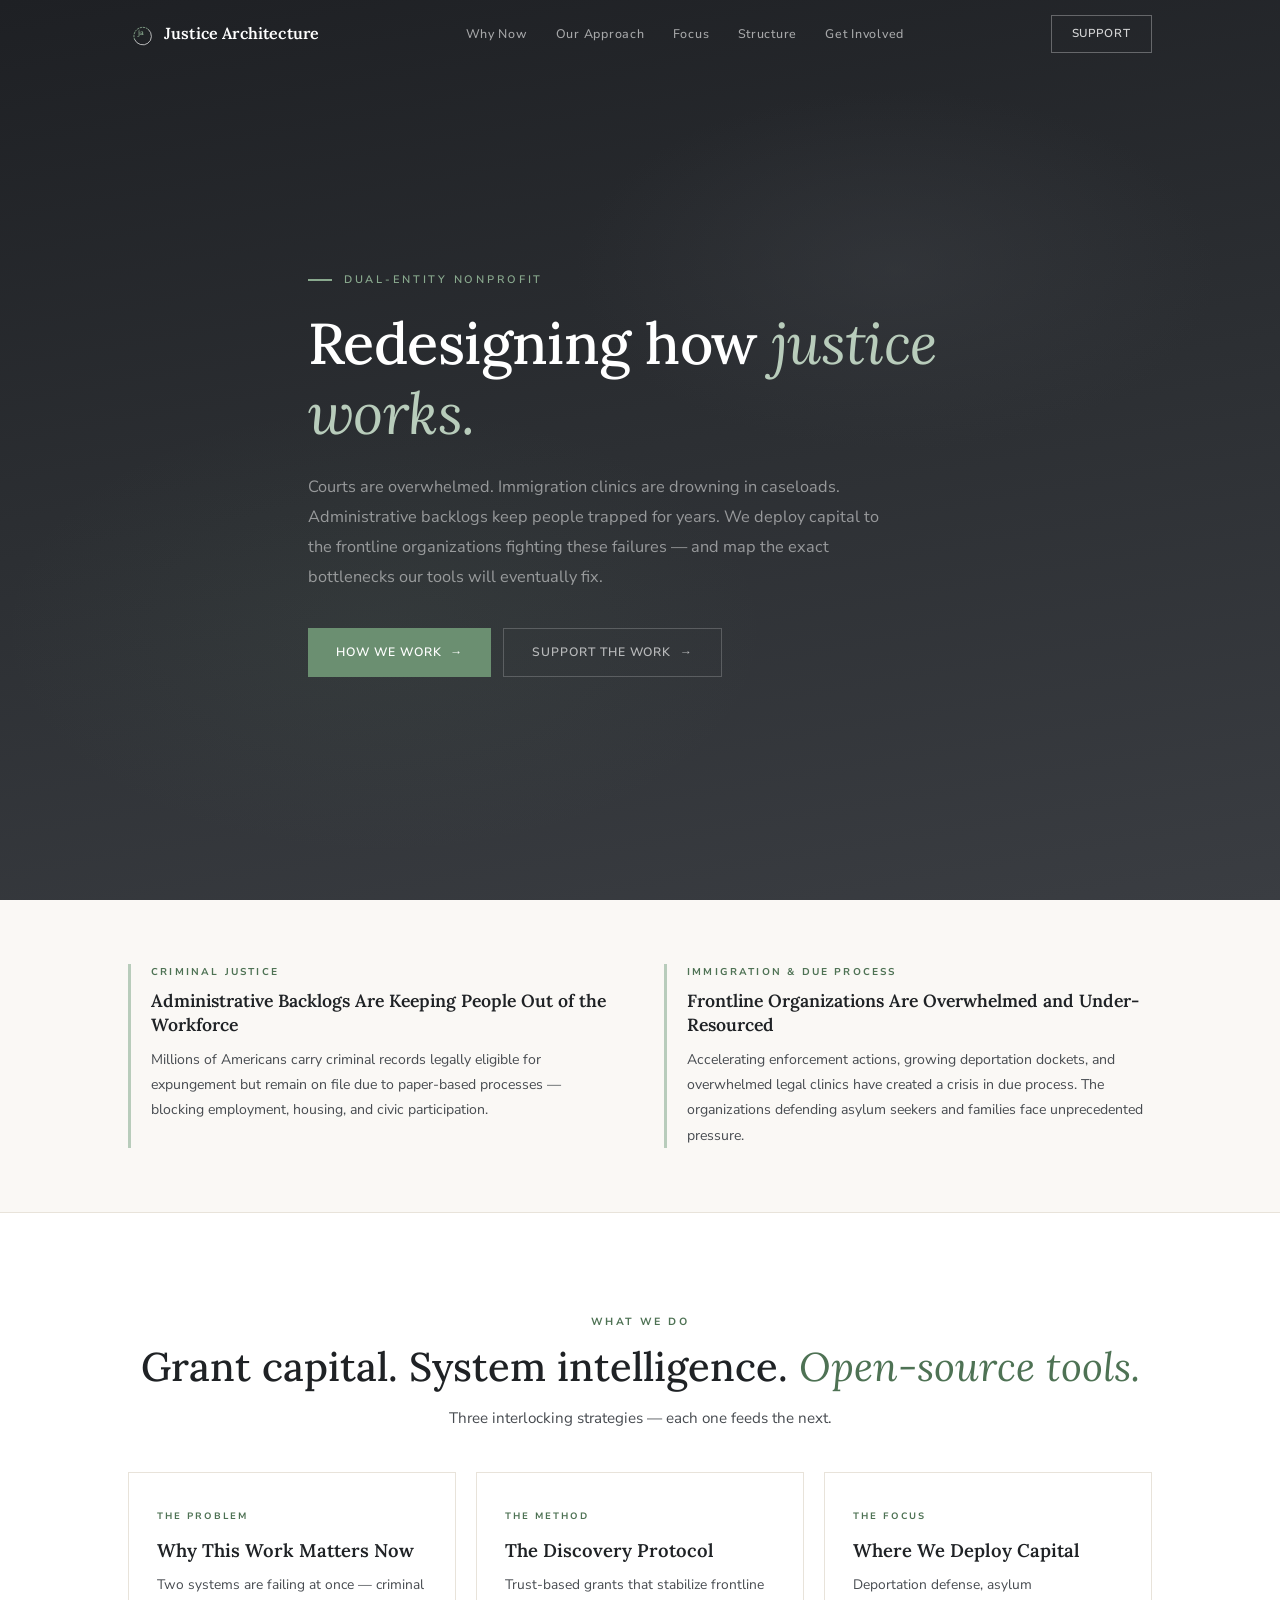
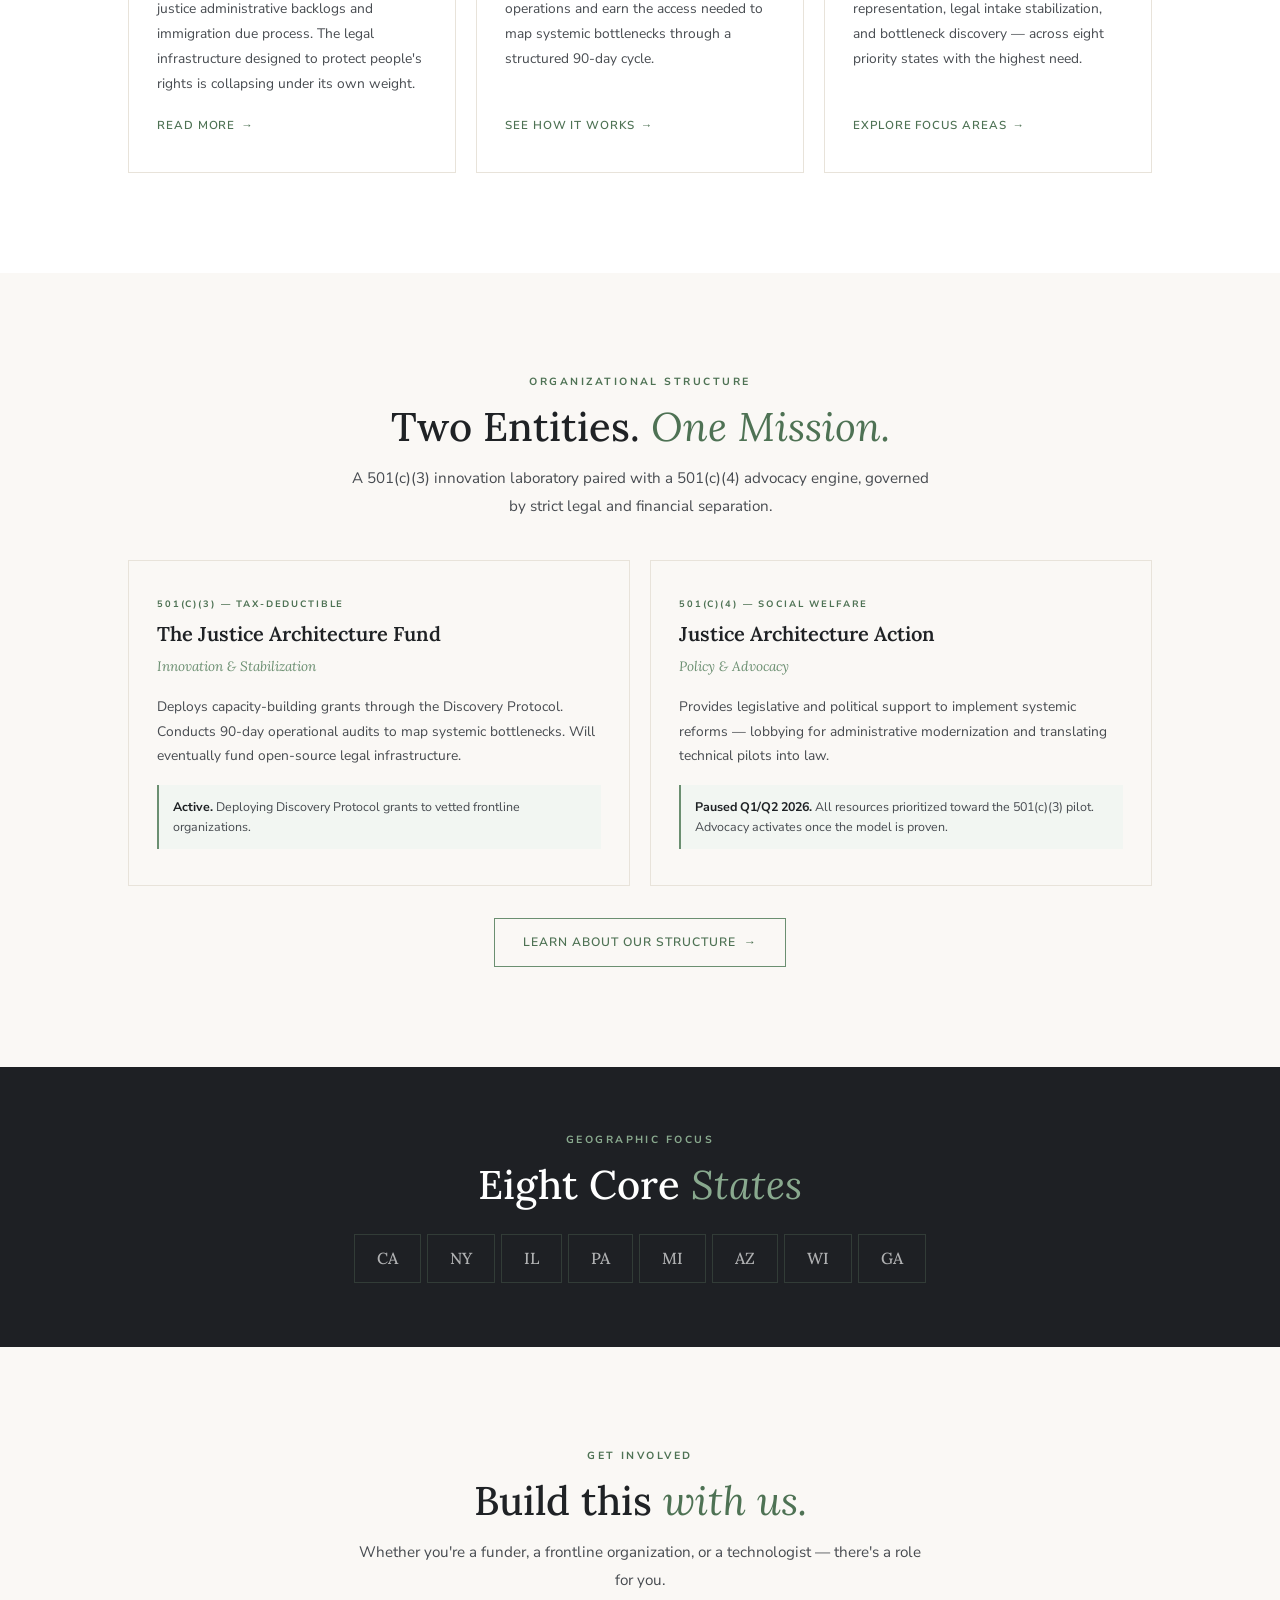
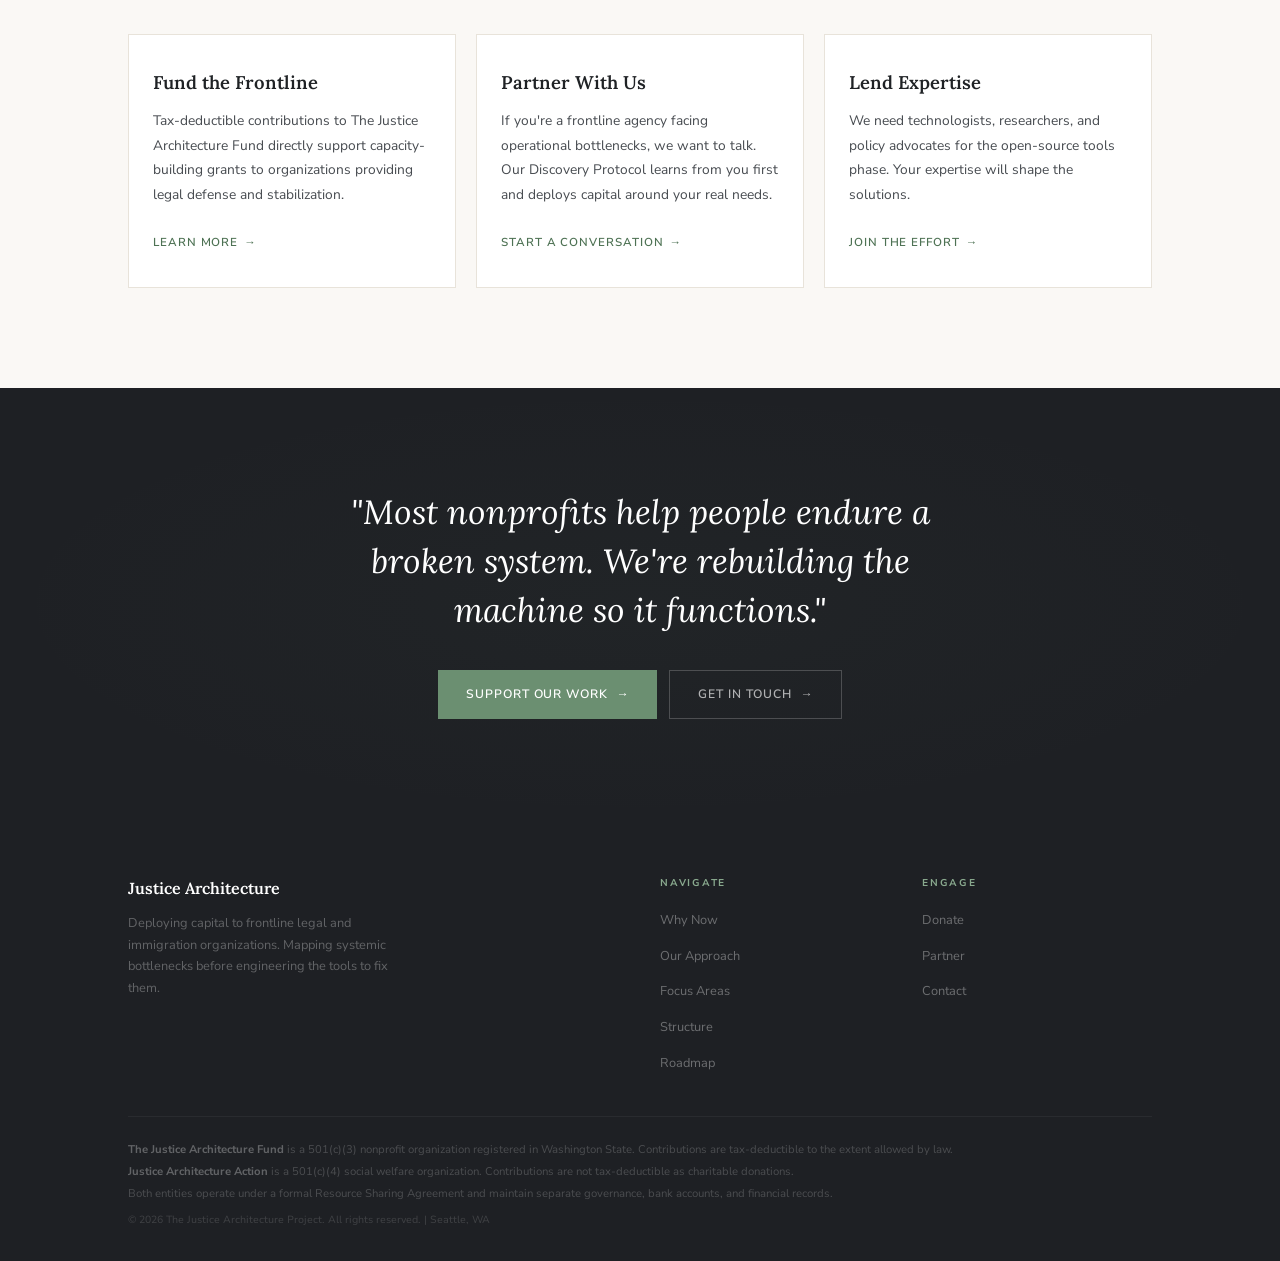
==== index.html @ 18f4f5ee "Initial commit — full site with dollar amounts removed" ====
<!DOCTYPE html>
<html lang="en">
<head>
<meta charset="UTF-8">
<meta name="viewport" content="width=device-width, initial-scale=1.0">
<title>Justice Architecture — Redesigning How Justice Works</title>
<meta name="description" content="Justice Architecture deploys capacity-building capital to frontline legal and immigration organizations while mapping the systemic bottlenecks our tools will eventually fix.">
<meta property="og:title" content="Justice Architecture — Redesigning How Justice Works">
<meta property="og:description" content="We deploy capital to the frontline organizations fighting systemic failures in criminal justice and immigration — and map the exact bottlenecks our tools will eventually fix.">
<meta property="og:type" content="website">
<meta property="og:url" content="https://justicearchitecture.org">
<meta property="og:site_name" content="Justice Architecture">
<link rel="icon" href="data:image/svg+xml,<svg xmlns='http://www.w3.org/2000/svg' viewBox='0 0 80 80'><path d='M63.39 26.5A27 27 0 1 1 20.61 57.5' stroke='%232C2F33' stroke-width='3' fill='none' stroke-linecap='round'/><path d='M20.61 57.5A27 27 0 0 1 63.39 26.5' stroke='%236B8F71' stroke-width='3' fill='none' stroke-linecap='round' stroke-dasharray='4 5'/><text x='40' y='43' font-family='Georgia,serif' font-size='22' font-weight='600' fill='%236B8F71' text-anchor='middle'>ja</text></svg>">
<link rel="preconnect" href="https://fonts.googleapis.com">
<link rel="preconnect" href="https://fonts.gstatic.com" crossorigin>
<link href="https://fonts.googleapis.com/css2?family=Lora:ital,wght@0,400;0,500;0,600;0,700;1,400;1,500;1,600&family=Nunito+Sans:ital,opsz,wght@0,6..12,300;0,6..12,400;0,6..12,500;0,6..12,600;0,6..12,700;1,6..12,400&display=swap" rel="stylesheet">
<style>
*,*::before,*::after{margin:0;padding:0;box-sizing:border-box}
:root{--charcoal:#2C2F33;--charcoal-deep:#1E2024;--charcoal-mid:#3A3D42;--charcoal-light:#4A4D53;--sage:#6B8F71;--sage-dark:#4E7254;--sage-light:#89A98E;--sage-pale:#B8CCBB;--sage-wash:#E4ECE5;--sage-tint:#F2F6F2;--white:#FFFFFF;--cream:#FAF8F5;--warm-bg:#F5F2ED;--sand:#E8E3DA;--stone:#D2CBC0;--text-rich:#1F2225;--text-body:#474B50;--text-muted:#7C8188;--text-faint:#A8ADB3;--border:rgba(107,143,113,0.15);--border-warm:rgba(0,0,0,0.06);--shadow-s:0 1px 4px rgba(0,0,0,0.04);--shadow-m:0 6px 24px rgba(0,0,0,0.06);--shadow-l:0 16px 48px rgba(0,0,0,0.08);--serif:'Lora',Georgia,serif;--sans:'Nunito Sans',-apple-system,sans-serif;--ease:cubic-bezier(0.25,0.46,0.45,0.94)}
html{scroll-behavior:smooth;font-size:16px;-webkit-font-smoothing:antialiased}body{font-family:var(--sans);color:var(--text-body);background:var(--white);line-height:1.72;overflow-x:hidden}a{text-decoration:none;color:inherit}button{font-family:inherit;cursor:pointer;border:none;background:none}.wrap{max-width:1080px;margin:0 auto;padding:0 28px}
.r{opacity:0;transform:translateY(28px);transition:opacity .65s var(--ease),transform .65s var(--ease)}.r.v{opacity:1;transform:translateY(0)}.rl{opacity:0;transform:translateX(-28px);transition:opacity .65s var(--ease),transform .65s var(--ease)}.rl.v{opacity:1;transform:translateX(0)}.rr{opacity:0;transform:translateX(28px);transition:opacity .65s var(--ease),transform .65s var(--ease)}.rr.v{opacity:1;transform:translateX(0)}
@keyframes up{from{opacity:0;transform:translateY(28px)}to{opacity:1;transform:translateY(0)}}
.nav{position:fixed;top:0;left:0;right:0;z-index:1000;transition:all .4s var(--ease)}.nav--open{background:transparent}.nav--filled{background:rgba(255,255,255,.96);backdrop-filter:blur(12px);-webkit-backdrop-filter:blur(12px);box-shadow:0 1px 0 var(--border-warm)}.nav__in{max-width:1080px;margin:0 auto;padding:0 28px;display:flex;align-items:center;justify-content:space-between;height:68px}.nav__logo{display:flex;align-items:center;gap:10px}.nav__logo-mark{width:26px;height:26px}.nav__logo-name{font-family:var(--serif);font-size:1rem;font-weight:600;color:var(--text-rich);letter-spacing:.01em;transition:color .3s}.nav--open .nav__logo-name{color:var(--white)}.nav--open .nav__logo-mark path:first-of-type{stroke:rgba(255,255,255,.7)}.nav--open .nav__logo-mark path:nth-of-type(2){stroke:var(--sage-light)}.nav--open .nav__logo-mark text{fill:var(--sage-light)}.nav__menu{display:flex;align-items:center;gap:28px;list-style:none}.nav__item{font-size:.78rem;font-weight:500;letter-spacing:.06em;color:var(--text-muted);transition:color .3s}.nav__item:hover{color:var(--sage-dark)}.nav--open .nav__item{color:rgba(255,255,255,.6)}.nav--open .nav__item:hover{color:var(--white)}.nav__btn{padding:8px 20px;font-size:.72rem;font-weight:600;letter-spacing:.08em;text-transform:uppercase;border:1.5px solid var(--sage);color:var(--sage-dark);transition:all .3s}.nav__btn:hover{background:var(--sage);color:var(--white)}.nav--open .nav__btn{border-color:rgba(255,255,255,.3);color:rgba(255,255,255,.8)}.nav--open .nav__btn:hover{background:rgba(255,255,255,.12);border-color:rgba(255,255,255,.5);color:var(--white)}.nav__hamburger{display:none;flex-direction:column;gap:5px;padding:6px}.nav__hamburger span{width:20px;height:1.5px;background:var(--text-rich);transition:all .3s}.nav--open .nav__hamburger span{background:var(--white)}.nav__hamburger.on span:nth-child(1){transform:rotate(45deg) translate(4.5px,4.5px)}.nav__hamburger.on span:nth-child(2){opacity:0}.nav__hamburger.on span:nth-child(3){transform:rotate(-45deg) translate(4.5px,-4.5px)}.nav__mobile{display:none;position:fixed;inset:0;background:rgba(30,32,36,.97);z-index:999;flex-direction:column;align-items:center;justify-content:center;gap:24px}.nav__mobile.on{display:flex}.nav__mobile a{font-family:var(--serif);font-size:1.4rem;color:var(--white)}
.hero{position:relative;min-height:100vh;display:flex;align-items:center;background:var(--charcoal-deep);overflow:hidden}.hero__bg{position:absolute;inset:0;background:radial-gradient(ellipse 60% 50% at 30% 70%,rgba(107,143,113,.08) 0%,transparent 50%),radial-gradient(ellipse 50% 40% at 70% 30%,rgba(58,61,66,.5) 0%,transparent 50%),linear-gradient(170deg,var(--charcoal-deep) 0%,var(--charcoal) 50%,var(--charcoal-mid) 100%)}.hero__content{position:relative;z-index:2;max-width:720px;margin:0 auto;padding:150px 28px 110px}.hero__tag{font-size:.68rem;font-weight:600;letter-spacing:.25em;text-transform:uppercase;color:var(--sage-light);margin-bottom:20px;display:inline-flex;align-items:center;gap:12px;animation:up .7s var(--ease) .2s both}.hero__tag::before{content:'';width:24px;height:1.5px;background:var(--sage-light)}.hero__h1{font-family:var(--serif);font-size:clamp(2.2rem,4.8vw,3.6rem);font-weight:500;line-height:1.2;color:var(--white);letter-spacing:-.01em;margin-bottom:24px;animation:up .7s var(--ease) .35s both}.hero__h1 em{font-style:italic;color:var(--sage-pale);font-weight:400}.hero__p{font-size:1.02rem;color:rgba(255,255,255,.5);line-height:1.85;margin-bottom:36px;max-width:580px;animation:up .7s var(--ease) .5s both}.hero__btns{display:flex;gap:12px;flex-wrap:wrap;animation:up .7s var(--ease) .6s both}
.btn{display:inline-flex;align-items:center;gap:8px;padding:13px 28px;font-size:.76rem;font-weight:600;letter-spacing:.08em;text-transform:uppercase;transition:all .3s var(--ease)}.btn--sage{background:var(--sage);color:var(--white)}.btn--sage:hover{background:var(--sage-dark);transform:translateY(-2px);box-shadow:0 6px 20px rgba(107,143,113,.3)}.btn--ghost-light{border:1px solid rgba(255,255,255,.2);color:rgba(255,255,255,.65)}.btn--ghost-light:hover{border-color:rgba(255,255,255,.4);color:var(--white)}.btn--ghost-dark{border:1.5px solid var(--sage);color:var(--sage-dark)}.btn--ghost-dark:hover{background:var(--sage);color:var(--white)}.btn .arrow{transition:transform .3s}.btn:hover .arrow{transform:translateX(4px)}
.context{background:var(--cream);border-bottom:1px solid var(--sand);padding:64px 0}.context__grid{display:grid;grid-template-columns:1fr 1fr;gap:48px}.context__col{padding-left:20px;border-left:3px solid var(--sage-pale)}.context__col-tag{font-size:.62rem;font-weight:700;letter-spacing:.22em;text-transform:uppercase;color:var(--sage-dark);margin-bottom:8px}.context__col-title{font-family:var(--serif);font-size:1.1rem;font-weight:600;color:var(--text-rich);margin-bottom:10px;line-height:1.35}.context__col-text{font-size:.88rem;color:var(--text-body);line-height:1.8}
.sec{padding:100px 0}.sec--cream{background:var(--cream)}.sec--white{background:var(--white)}.tag{font-size:.65rem;font-weight:700;letter-spacing:.24em;text-transform:uppercase;color:var(--sage-dark);margin-bottom:12px}.sec-title{font-family:var(--serif);font-size:clamp(1.8rem,3.2vw,2.5rem);font-weight:500;line-height:1.22;color:var(--text-rich);margin-bottom:16px}.sec-title em{font-style:italic;color:var(--sage-dark);font-weight:400}.sec-body{font-size:.95rem;color:var(--text-body);max-width:580px;line-height:1.85}
.pillars__grid{display:grid;grid-template-columns:repeat(3,1fr);gap:20px;margin-top:40px}.pillar{padding:36px 28px;border:1px solid var(--sand);position:relative;transition:all .4s var(--ease);display:flex;flex-direction:column}.pillar::after{content:'';position:absolute;top:0;left:0;right:0;height:3px;background:var(--sage);transform:scaleX(0);transform-origin:left;transition:transform .4s var(--ease)}.pillar:hover{border-color:var(--sage-pale);transform:translateY(-3px);box-shadow:var(--shadow-m)}.pillar:hover::after{transform:scaleX(1)}.pillar__tag{font-size:.58rem;font-weight:700;letter-spacing:.22em;text-transform:uppercase;color:var(--sage-dark);margin-bottom:14px}.pillar__title{font-family:var(--serif);font-size:1.15rem;font-weight:600;color:var(--text-rich);margin-bottom:10px;line-height:1.3}.pillar__text{font-size:.86rem;color:var(--text-body);line-height:1.8;flex:1}.pillar__link{display:inline-flex;align-items:center;gap:6px;font-size:.72rem;font-weight:600;letter-spacing:.08em;text-transform:uppercase;color:var(--sage-dark);margin-top:20px;transition:gap .3s}.pillar:hover .pillar__link{gap:12px}
.structure__grid{display:grid;grid-template-columns:1fr 1fr;gap:20px;margin-top:40px}.structure__card{padding:36px 28px;border:1px solid var(--sand);transition:all .3s var(--ease)}.structure__card:hover{border-color:var(--sage-pale);box-shadow:var(--shadow-s)}.structure__card-tag{font-size:.58rem;font-weight:700;letter-spacing:.2em;text-transform:uppercase;color:var(--sage-dark);margin-bottom:4px}.structure__card-name{font-family:var(--serif);font-size:1.25rem;font-weight:600;color:var(--text-rich);margin-bottom:4px}.structure__card-sub{font-family:var(--serif);font-size:.85rem;font-style:italic;color:var(--sage);margin-bottom:16px}.structure__card-text{font-size:.86rem;color:var(--text-body);line-height:1.8}.structure__card-status{margin-top:16px;padding:12px 14px;background:var(--sage-tint);border-left:2px solid var(--sage);font-size:.78rem;color:var(--text-body);line-height:1.6}.structure__card-status strong{color:var(--text-rich)}
.states{padding:64px 0;background:var(--charcoal-deep);text-align:center}.states__list{display:flex;justify-content:center;gap:6px;flex-wrap:wrap;margin-top:24px}.states__s{padding:10px 22px;border:1px solid rgba(107,143,113,.25);font-family:var(--serif);font-size:1rem;font-weight:500;color:rgba(255,255,255,.65);transition:all .3s}.states__s:hover{border-color:var(--sage);color:var(--white);background:rgba(107,143,113,.08)}
.involved__grid{display:grid;grid-template-columns:repeat(3,1fr);gap:20px;margin-top:40px}.involved__card{padding:32px 24px;background:var(--white);border:1px solid var(--sand);transition:all .4s var(--ease)}.involved__card:hover{border-color:var(--sage-pale);transform:translateY(-3px);box-shadow:var(--shadow-m)}.involved__card-title{font-family:var(--serif);font-size:1.15rem;font-weight:600;color:var(--text-rich);margin-bottom:10px}.involved__card-text{font-size:.86rem;color:var(--text-body);line-height:1.8;margin-bottom:20px}.involved__card-link{display:inline-flex;align-items:center;gap:6px;font-size:.72rem;font-weight:600;letter-spacing:.08em;text-transform:uppercase;color:var(--sage-dark);transition:gap .3s}.involved__card:hover .involved__card-link{gap:12px}
.cta{padding:100px 0;background:var(--charcoal-deep);text-align:center;position:relative;overflow:hidden}.cta::before{content:'';position:absolute;inset:0;background:radial-gradient(ellipse 50% 50% at 50% 50%,rgba(107,143,113,.04),transparent)}.cta__inner{position:relative;z-index:2}.cta__quote{font-family:var(--serif);font-size:clamp(1.3rem,2.8vw,2.1rem);font-weight:400;font-style:italic;color:var(--white);line-height:1.45;max-width:640px;margin:0 auto 36px}.cta__btns{display:flex;gap:12px;justify-content:center;flex-wrap:wrap}
.footer{background:var(--charcoal-deep);padding:56px 0 32px}.footer__top{display:grid;grid-template-columns:1fr 1fr;gap:40px;margin-bottom:40px}.footer__brand{font-family:var(--serif);font-size:1rem;font-weight:600;color:var(--white);margin-bottom:10px}.footer__brand-text{font-size:.8rem;color:rgba(255,255,255,.3);line-height:1.7;max-width:280px}.footer__col-title{font-size:.62rem;font-weight:700;letter-spacing:.18em;text-transform:uppercase;color:var(--sage-light);margin-bottom:14px}.footer__links{list-style:none;display:flex;flex-direction:column;gap:8px}.footer__link{font-size:.8rem;color:rgba(255,255,255,.35);transition:color .3s}.footer__link:hover{color:rgba(255,255,255,.7)}.footer__bottom{padding-top:24px;border-top:1px solid rgba(255,255,255,.05)}.footer__legal p{font-size:.7rem;color:rgba(255,255,255,.2);line-height:1.6;margin-bottom:4px}.footer__legal strong{color:rgba(255,255,255,.3)}
@media(max-width:1024px){.structure__grid{grid-template-columns:1fr;gap:20px}.footer__top{grid-template-columns:1fr}}
@media(max-width:768px){.sec{padding:72px 0}.nav__menu,.nav__btn{display:none}.nav__hamburger{display:flex}.context__grid{grid-template-columns:1fr;gap:28px}.pillars__grid{grid-template-columns:1fr}.involved__grid{grid-template-columns:1fr}.footer__top{grid-template-columns:1fr;gap:24px}.hero__content{padding:130px 28px 80px}.hero__btns{flex-direction:column}.btn{width:100%;justify-content:center}}
</style>
</head>
<body>
<nav class="nav nav--open" id="nav"><div class="nav__in"><a href="index.html" class="nav__logo"><svg class="nav__logo-mark" width="26" height="26" viewBox="0 0 80 80" fill="none"><path d="M63.39 26.5A27 27 0 1 1 20.61 57.5" stroke="#2C2F33" stroke-width="3" fill="none" stroke-linecap="round"/><path d="M20.61 57.5A27 27 0 0 1 63.39 26.5" stroke="#6B8F71" stroke-width="3" fill="none" stroke-linecap="round" stroke-dasharray="4 5"/><text x="40" y="43" font-family="Lora, Georgia, serif" font-size="22" font-weight="600" fill="#6B8F71" text-anchor="middle" letter-spacing="-0.5">ja</text></svg><span class="nav__logo-name">Justice Architecture</span></a><ul class="nav__menu"><li><a href="about.html" class="nav__item">Why Now</a></li><li><a href="approach.html" class="nav__item">Our Approach</a></li><li><a href="focus.html" class="nav__item">Focus</a></li><li><a href="structure.html" class="nav__item">Structure</a></li><li><a href="involved.html" class="nav__item">Get Involved</a></li></ul><a href="involved.html" class="nav__btn">Support</a><button class="nav__hamburger" id="hamburger" aria-label="Menu"><span></span><span></span><span></span></button></div></nav>
<div class="nav__mobile" id="mobileNav"><a href="about.html">Why Now</a><a href="approach.html">Our Approach</a><a href="focus.html">Focus</a><a href="structure.html">Structure</a><a href="involved.html">Get Involved</a><a href="contact.html" style="color:var(--sage-light)">Contact</a></div>

<section class="hero"><div class="hero__bg"></div><div class="hero__content"><div class="hero__tag">Dual-Entity Nonprofit</div><h1 class="hero__h1">Redesigning how <em>justice works.</em></h1><p class="hero__p">Courts are overwhelmed. Immigration clinics are drowning in caseloads. Administrative backlogs keep people trapped for years. We deploy capital to the frontline organizations fighting these failures — and map the exact bottlenecks our tools will eventually fix.</p><div class="hero__btns"><a href="approach.html" class="btn btn--sage">How We Work <span class="arrow">→</span></a><a href="involved.html" class="btn btn--ghost-light">Support the Work <span class="arrow">→</span></a></div></div></section>

<div class="context"><div class="wrap"><div class="context__grid"><div class="context__col r"><div class="context__col-tag">Criminal Justice</div><div class="context__col-title">Administrative Backlogs Are Keeping People Out of the Workforce</div><p class="context__col-text">Millions of Americans carry criminal records legally eligible for expungement but remain on file due to paper-based processes — blocking employment, housing, and civic participation.</p></div><div class="context__col r"><div class="context__col-tag">Immigration &amp; Due Process</div><div class="context__col-title">Frontline Organizations Are Overwhelmed and Under-Resourced</div><p class="context__col-text">Accelerating enforcement actions, growing deportation dockets, and overwhelmed legal clinics have created a crisis in due process. The organizations defending asylum seekers and families face unprecedented pressure.</p></div></div></div></div>

<section class="sec sec--white"><div class="wrap"><div class="r" style="text-align:center"><div class="tag">What We Do</div><h2 class="sec-title" style="margin:0 auto 12px">Grant capital. System intelligence. <em>Open-source tools.</em></h2><p class="sec-body" style="margin:0 auto;text-align:center">Three interlocking strategies — each one feeds the next.</p></div><div class="pillars__grid"><a href="about.html" class="pillar r"><div class="pillar__tag">The Problem</div><div class="pillar__title">Why This Work Matters Now</div><p class="pillar__text">Two systems are failing at once — criminal justice administrative backlogs and immigration due process. The legal infrastructure designed to protect people's rights is collapsing under its own weight.</p><div class="pillar__link">Read More <span>→</span></div></a><a href="approach.html" class="pillar r"><div class="pillar__tag">The Method</div><div class="pillar__title">The Discovery Protocol</div><p class="pillar__text">Trust-based grants that stabilize frontline operations and earn the access needed to map systemic bottlenecks through a structured 90-day cycle.</p><div class="pillar__link">See How It Works <span>→</span></div></a><a href="focus.html" class="pillar r"><div class="pillar__tag">The Focus</div><div class="pillar__title">Where We Deploy Capital</div><p class="pillar__text">Deportation defense, asylum representation, legal intake stabilization, and bottleneck discovery — across eight priority states with the highest need.</p><div class="pillar__link">Explore Focus Areas <span>→</span></div></a></div></div></section>

<section class="sec sec--cream"><div class="wrap"><div class="r" style="text-align:center;margin-bottom:8px"><div class="tag">Organizational Structure</div><h2 class="sec-title" style="margin:0 auto 12px">Two Entities. <em>One Mission.</em></h2><p class="sec-body" style="margin:0 auto;text-align:center">A 501(c)(3) innovation laboratory paired with a 501(c)(4) advocacy engine, governed by strict legal and financial separation.</p></div><div class="structure__grid"><div class="structure__card rl"><div class="structure__card-tag">501(c)(3) — Tax-Deductible</div><div class="structure__card-name">The Justice Architecture Fund</div><div class="structure__card-sub">Innovation &amp; Stabilization</div><p class="structure__card-text">Deploys capacity-building grants through the Discovery Protocol. Conducts 90-day operational audits to map systemic bottlenecks. Will eventually fund open-source legal infrastructure.</p><div class="structure__card-status"><strong>Active.</strong> Deploying Discovery Protocol grants to vetted frontline organizations.</div></div><div class="structure__card rr"><div class="structure__card-tag">501(c)(4) — Social Welfare</div><div class="structure__card-name">Justice Architecture Action</div><div class="structure__card-sub">Policy &amp; Advocacy</div><p class="structure__card-text">Provides legislative and political support to implement systemic reforms — lobbying for administrative modernization and translating technical pilots into law.</p><div class="structure__card-status"><strong>Paused Q1/Q2 2026.</strong> All resources prioritized toward the 501(c)(3) pilot. Advocacy activates once the model is proven.</div></div></div><div class="r" style="text-align:center;margin-top:32px"><a href="structure.html" class="btn btn--ghost-dark">Learn About Our Structure <span class="arrow">→</span></a></div></div></section>

<section class="states"><div class="wrap r"><div class="tag" style="color:var(--sage-light);justify-content:center;display:flex">Geographic Focus</div><h2 style="font-family:var(--serif);font-size:clamp(1.8rem,3.2vw,2.5rem);font-weight:500;line-height:1.22;color:var(--white);text-align:center;margin:0 auto">Eight Core <em style="font-style:italic;color:var(--sage-light);font-weight:400">States</em></h2><div class="states__list"><div class="states__s">CA</div><div class="states__s">NY</div><div class="states__s">IL</div><div class="states__s">PA</div><div class="states__s">MI</div><div class="states__s">AZ</div><div class="states__s">WI</div><div class="states__s">GA</div></div></div></section>

<section class="sec sec--cream"><div class="wrap"><div class="r" style="text-align:center"><div class="tag">Get Involved</div><h2 class="sec-title" style="margin:0 auto 12px">Build this <em>with us.</em></h2><p class="sec-body" style="margin:0 auto;text-align:center">Whether you're a funder, a frontline organization, or a technologist — there's a role for you.</p></div><div class="involved__grid"><div class="involved__card r"><div class="involved__card-title">Fund the Frontline</div><p class="involved__card-text">Tax-deductible contributions to The Justice Architecture Fund directly support capacity-building grants to organizations providing legal defense and stabilization.</p><a href="involved.html" class="involved__card-link">Learn More <span>→</span></a></div><div class="involved__card r"><div class="involved__card-title">Partner With Us</div><p class="involved__card-text">If you're a frontline agency facing operational bottlenecks, we want to talk. Our Discovery Protocol learns from you first and deploys capital around your real needs.</p><a href="involved.html" class="involved__card-link">Start a Conversation <span>→</span></a></div><div class="involved__card r"><div class="involved__card-title">Lend Expertise</div><p class="involved__card-text">We need technologists, researchers, and policy advocates for the open-source tools phase. Your expertise will shape the solutions.</p><a href="involved.html" class="involved__card-link">Join the Effort <span>→</span></a></div></div></div></section>

<section class="cta"><div class="wrap cta__inner r"><p class="cta__quote">"Most nonprofits help people endure a broken system. We're rebuilding the machine so it functions."</p><div class="cta__btns"><a href="involved.html" class="btn btn--sage">Support Our Work <span class="arrow">→</span></a><a href="contact.html" class="btn btn--ghost-light">Get in Touch <span class="arrow">→</span></a></div></div></section>

<footer class="footer"><div class="wrap"><div class="footer__top"><div><div class="footer__brand">Justice Architecture</div><p class="footer__brand-text">Deploying capital to frontline legal and immigration organizations. Mapping systemic bottlenecks before engineering the tools to fix them.</p></div><div style="display:grid;grid-template-columns:1fr 1fr;gap:32px"><div><div class="footer__col-title">Navigate</div><ul class="footer__links"><li><a href="about.html" class="footer__link">Why Now</a></li><li><a href="approach.html" class="footer__link">Our Approach</a></li><li><a href="focus.html" class="footer__link">Focus Areas</a></li><li><a href="structure.html" class="footer__link">Structure</a></li><li><a href="roadmap.html" class="footer__link">Roadmap</a></li></ul></div><div><div class="footer__col-title">Engage</div><ul class="footer__links"><li><a href="involved.html" class="footer__link">Donate</a></li><li><a href="involved.html" class="footer__link">Partner</a></li><li><a href="contact.html" class="footer__link">Contact</a></li></ul></div></div></div><div class="footer__bottom"><div class="footer__legal"><p><strong>The Justice Architecture Fund</strong> is a 501(c)(3) nonprofit organization registered in Washington State. Contributions are tax-deductible to the extent allowed by law.</p><p><strong>Justice Architecture Action</strong> is a 501(c)(4) social welfare organization. Contributions are not tax-deductible as charitable donations.</p><p>Both entities operate under a formal Resource Sharing Agreement and maintain separate governance, bank accounts, and financial records.</p></div><p style="font-size:.65rem;color:rgba(255,255,255,.15);margin-top:8px">&copy; 2026 The Justice Architecture Project. All rights reserved. | Seattle, WA</p></div></div></footer>

<script>
(function(){'use strict';const nav=document.getElementById('nav');window.addEventListener('scroll',()=>{if(window.scrollY>60){nav.classList.remove('nav--open');nav.classList.add('nav--filled')}else{nav.classList.remove('nav--filled');nav.classList.add('nav--open')}},{passive:true});const ham=document.getElementById('hamburger'),mob=document.getElementById('mobileNav');ham.addEventListener('click',()=>{ham.classList.toggle('on');mob.classList.toggle('on');document.body.style.overflow=mob.classList.contains('on')?'hidden':''});mob.querySelectorAll('a').forEach(a=>a.addEventListener('click',()=>{ham.classList.remove('on');mob.classList.remove('on');document.body.style.overflow=''}));const obs=new IntersectionObserver(es=>{es.forEach(e=>{if(e.isIntersecting){e.target.classList.add('v');obs.unobserve(e.target)}})},{threshold:.08,rootMargin:'0px 0px -20px 0px'});document.querySelectorAll('.r,.rl,.rr').forEach(el=>obs.observe(el))})();
</script>
</body>
</html>
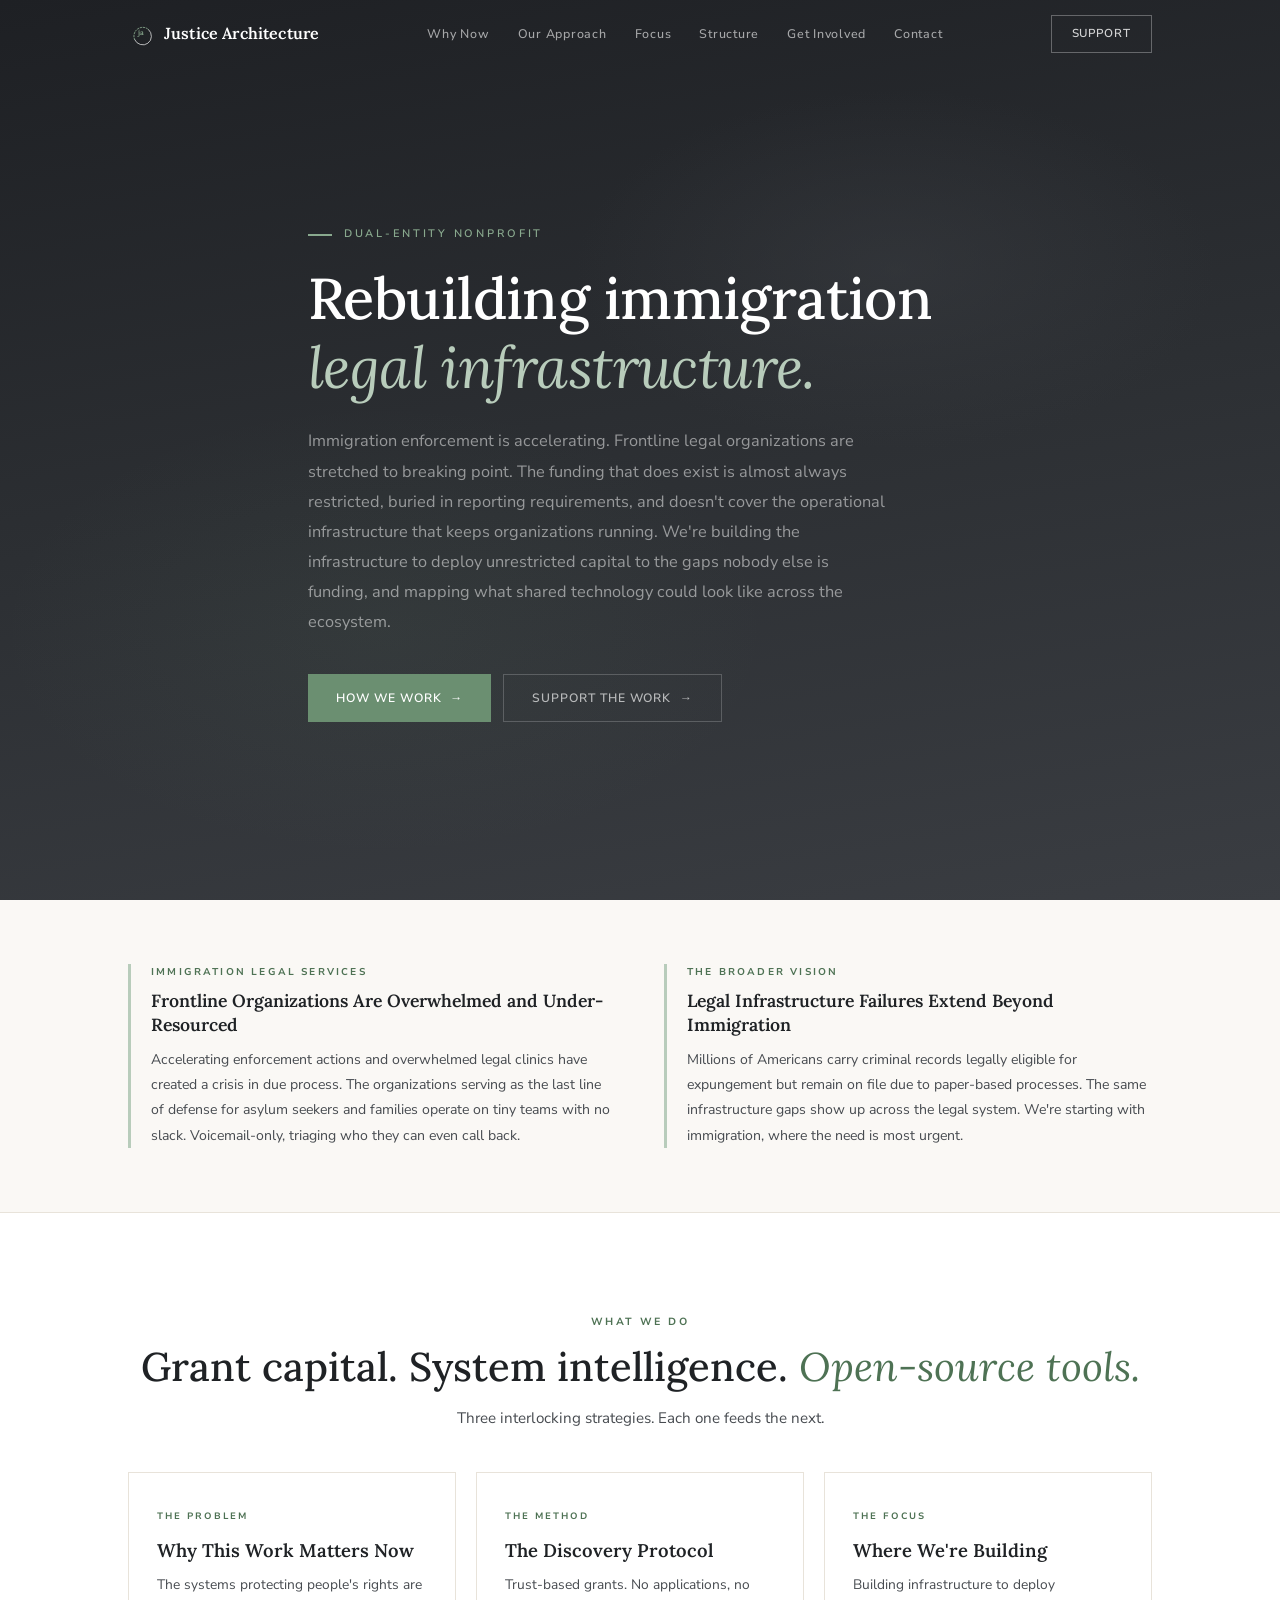
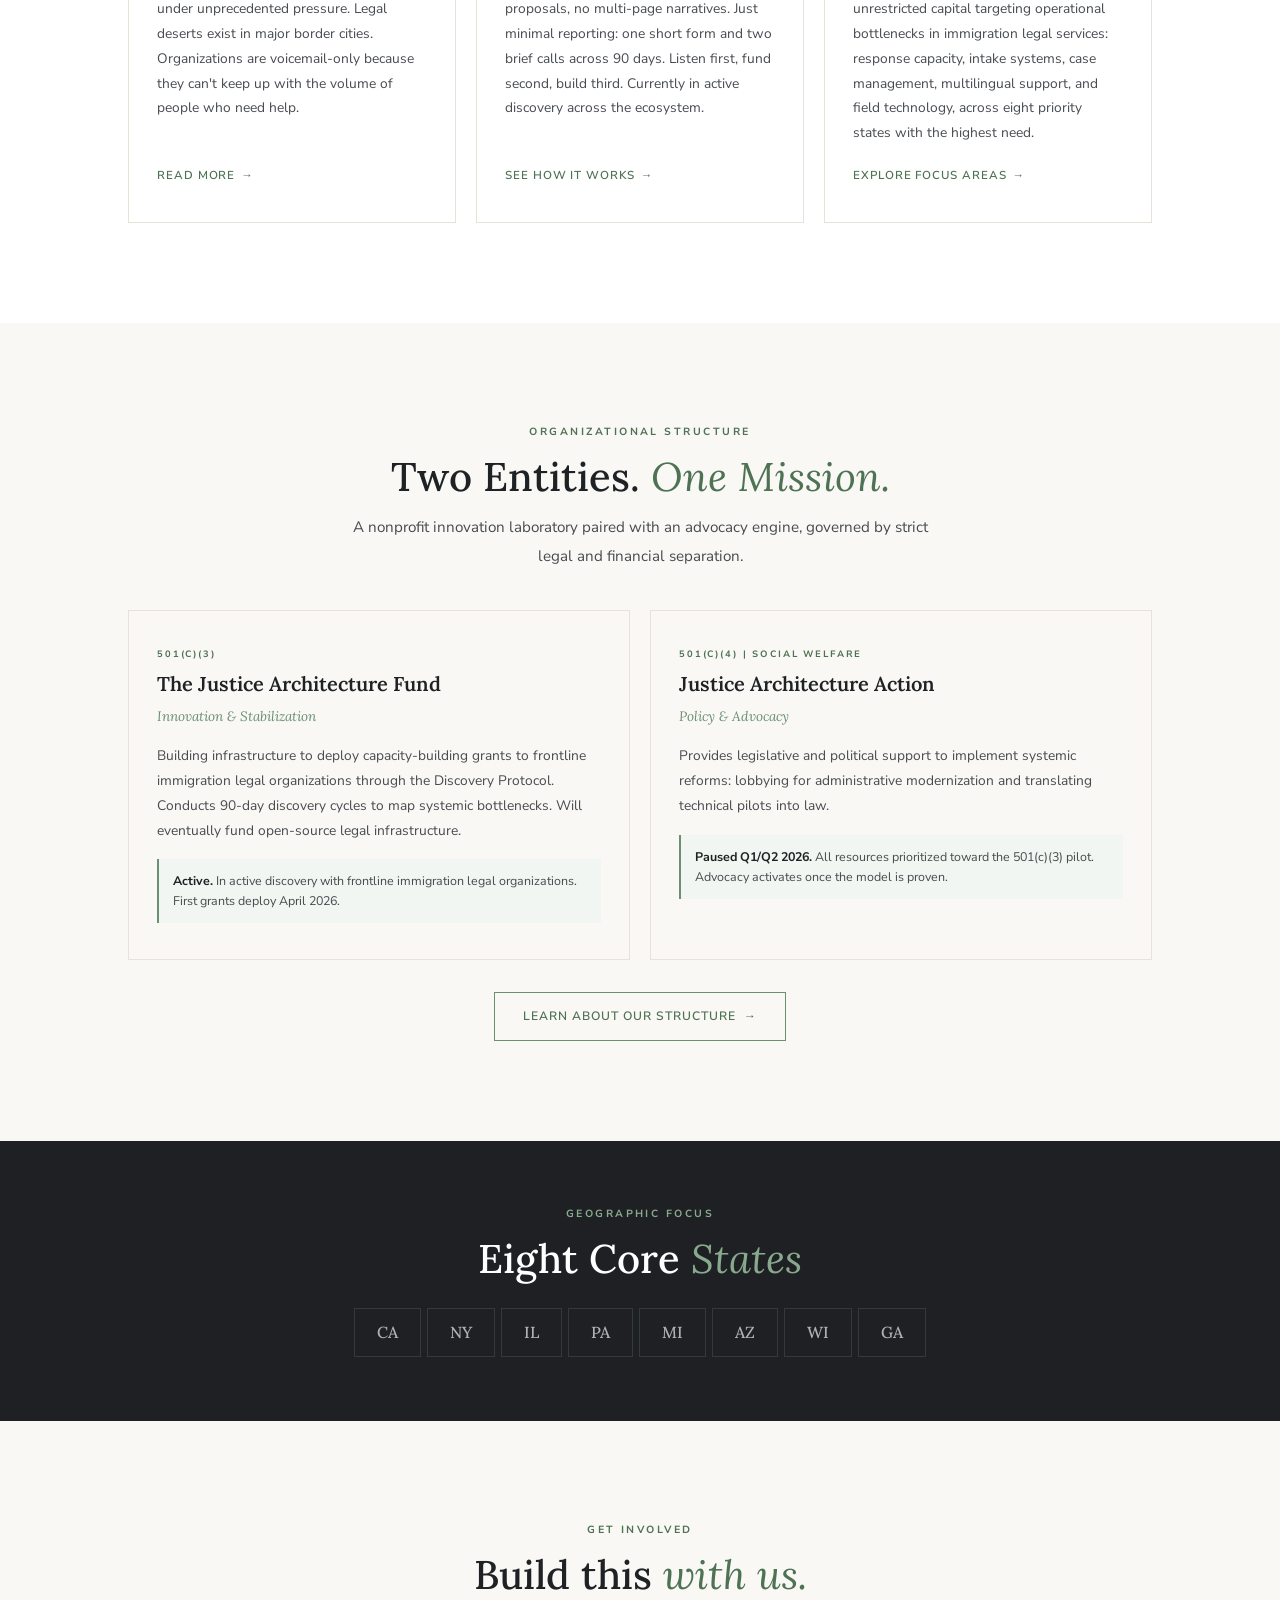
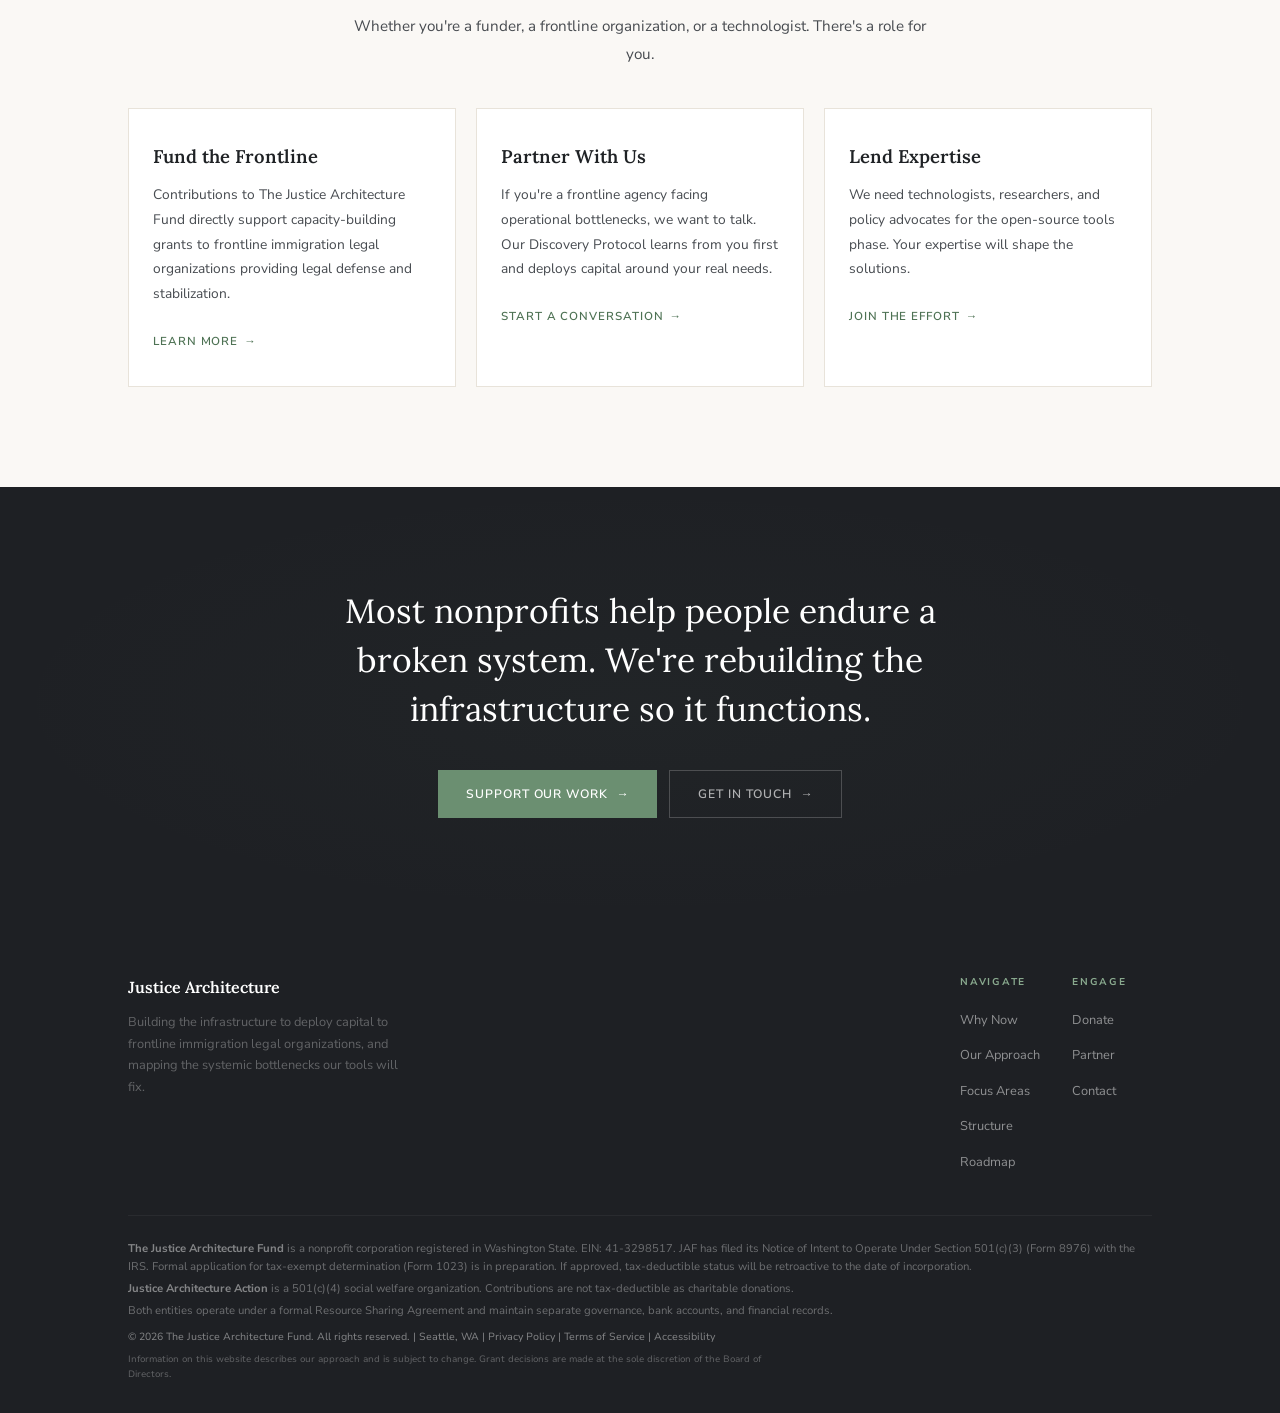
==== commit 8605f22e: "Reframe JAF website: immigration legal services leads, criminal justice deprioritized Complete site " ====
--- a/index.html
+++ b/index.html
@@ -1,62 +1,76 @@
 <!DOCTYPE html>
-<html lang="en">
+<html lang="en" class="no-js">
 <head>
 <meta charset="UTF-8">
 <meta name="viewport" content="width=device-width, initial-scale=1.0">
-<title>Justice Architecture — Redesigning How Justice Works</title>
-<meta name="description" content="Justice Architecture deploys capacity-building capital to frontline legal and immigration organizations while mapping the systemic bottlenecks our tools will eventually fix.">
-<meta property="og:title" content="Justice Architecture — Redesigning How Justice Works">
-<meta property="og:description" content="We deploy capital to the frontline organizations fighting systemic failures in criminal justice and immigration — and map the exact bottlenecks our tools will eventually fix.">
+<title>Justice Architecture | Immigration Legal Infrastructure</title>
+<meta name="description" content="Justice Architecture is building infrastructure to fund and strengthen frontline immigration legal organizations while mapping the systemic bottlenecks our tools will fix.">
+<meta property="og:title" content="Justice Architecture | Immigration Legal Infrastructure">
+<meta property="og:description" content="Building infrastructure to fund frontline immigration legal organizations and map the systemic bottlenecks our tools will eventually fix.">
 <meta property="og:type" content="website">
 <meta property="og:url" content="https://justicearchitecture.org">
 <meta property="og:site_name" content="Justice Architecture">
+<meta property="og:image" content="https://justicearchitecture.org/og-image.png">
+<meta property="og:image:width" content="1200">
+<meta property="og:image:height" content="630">
+<meta name="twitter:card" content="summary_large_image">
+<meta name="twitter:title" content="Justice Architecture | Immigration Legal Infrastructure">
+<meta name="twitter:description" content="Building infrastructure to fund frontline immigration legal organizations and map the systemic bottlenecks our tools will eventually fix.">
+<meta name="twitter:image" content="https://justicearchitecture.org/og-image.png">
+<link rel="canonical" href="https://justicearchitecture.org">
 <link rel="icon" href="data:image/svg+xml,<svg xmlns='http://www.w3.org/2000/svg' viewBox='0 0 80 80'><path d='M63.39 26.5A27 27 0 1 1 20.61 57.5' stroke='%232C2F33' stroke-width='3' fill='none' stroke-linecap='round'/><path d='M20.61 57.5A27 27 0 0 1 63.39 26.5' stroke='%236B8F71' stroke-width='3' fill='none' stroke-linecap='round' stroke-dasharray='4 5'/><text x='40' y='43' font-family='Georgia,serif' font-size='22' font-weight='600' fill='%236B8F71' text-anchor='middle'>ja</text></svg>">
 <link rel="preconnect" href="https://fonts.googleapis.com">
 <link rel="preconnect" href="https://fonts.gstatic.com" crossorigin>
 <link href="https://fonts.googleapis.com/css2?family=Lora:ital,wght@0,400;0,500;0,600;0,700;1,400;1,500;1,600&family=Nunito+Sans:ital,opsz,wght@0,6..12,300;0,6..12,400;0,6..12,500;0,6..12,600;0,6..12,700;1,6..12,400&display=swap" rel="stylesheet">
-<style>
-*,*::before,*::after{margin:0;padding:0;box-sizing:border-box}
-:root{--charcoal:#2C2F33;--charcoal-deep:#1E2024;--charcoal-mid:#3A3D42;--charcoal-light:#4A4D53;--sage:#6B8F71;--sage-dark:#4E7254;--sage-light:#89A98E;--sage-pale:#B8CCBB;--sage-wash:#E4ECE5;--sage-tint:#F2F6F2;--white:#FFFFFF;--cream:#FAF8F5;--warm-bg:#F5F2ED;--sand:#E8E3DA;--stone:#D2CBC0;--text-rich:#1F2225;--text-body:#474B50;--text-muted:#7C8188;--text-faint:#A8ADB3;--border:rgba(107,143,113,0.15);--border-warm:rgba(0,0,0,0.06);--shadow-s:0 1px 4px rgba(0,0,0,0.04);--shadow-m:0 6px 24px rgba(0,0,0,0.06);--shadow-l:0 16px 48px rgba(0,0,0,0.08);--serif:'Lora',Georgia,serif;--sans:'Nunito Sans',-apple-system,sans-serif;--ease:cubic-bezier(0.25,0.46,0.45,0.94)}
-html{scroll-behavior:smooth;font-size:16px;-webkit-font-smoothing:antialiased}body{font-family:var(--sans);color:var(--text-body);background:var(--white);line-height:1.72;overflow-x:hidden}a{text-decoration:none;color:inherit}button{font-family:inherit;cursor:pointer;border:none;background:none}.wrap{max-width:1080px;margin:0 auto;padding:0 28px}
-.r{opacity:0;transform:translateY(28px);transition:opacity .65s var(--ease),transform .65s var(--ease)}.r.v{opacity:1;transform:translateY(0)}.rl{opacity:0;transform:translateX(-28px);transition:opacity .65s var(--ease),transform .65s var(--ease)}.rl.v{opacity:1;transform:translateX(0)}.rr{opacity:0;transform:translateX(28px);transition:opacity .65s var(--ease),transform .65s var(--ease)}.rr.v{opacity:1;transform:translateX(0)}
-@keyframes up{from{opacity:0;transform:translateY(28px)}to{opacity:1;transform:translateY(0)}}
-.nav{position:fixed;top:0;left:0;right:0;z-index:1000;transition:all .4s var(--ease)}.nav--open{background:transparent}.nav--filled{background:rgba(255,255,255,.96);backdrop-filter:blur(12px);-webkit-backdrop-filter:blur(12px);box-shadow:0 1px 0 var(--border-warm)}.nav__in{max-width:1080px;margin:0 auto;padding:0 28px;display:flex;align-items:center;justify-content:space-between;height:68px}.nav__logo{display:flex;align-items:center;gap:10px}.nav__logo-mark{width:26px;height:26px}.nav__logo-name{font-family:var(--serif);font-size:1rem;font-weight:600;color:var(--text-rich);letter-spacing:.01em;transition:color .3s}.nav--open .nav__logo-name{color:var(--white)}.nav--open .nav__logo-mark path:first-of-type{stroke:rgba(255,255,255,.7)}.nav--open .nav__logo-mark path:nth-of-type(2){stroke:var(--sage-light)}.nav--open .nav__logo-mark text{fill:var(--sage-light)}.nav__menu{display:flex;align-items:center;gap:28px;list-style:none}.nav__item{font-size:.78rem;font-weight:500;letter-spacing:.06em;color:var(--text-muted);transition:color .3s}.nav__item:hover{color:var(--sage-dark)}.nav--open .nav__item{color:rgba(255,255,255,.6)}.nav--open .nav__item:hover{color:var(--white)}.nav__btn{padding:8px 20px;font-size:.72rem;font-weight:600;letter-spacing:.08em;text-transform:uppercase;border:1.5px solid var(--sage);color:var(--sage-dark);transition:all .3s}.nav__btn:hover{background:var(--sage);color:var(--white)}.nav--open .nav__btn{border-color:rgba(255,255,255,.3);color:rgba(255,255,255,.8)}.nav--open .nav__btn:hover{background:rgba(255,255,255,.12);border-color:rgba(255,255,255,.5);color:var(--white)}.nav__hamburger{display:none;flex-direction:column;gap:5px;padding:6px}.nav__hamburger span{width:20px;height:1.5px;background:var(--text-rich);transition:all .3s}.nav--open .nav__hamburger span{background:var(--white)}.nav__hamburger.on span:nth-child(1){transform:rotate(45deg) translate(4.5px,4.5px)}.nav__hamburger.on span:nth-child(2){opacity:0}.nav__hamburger.on span:nth-child(3){transform:rotate(-45deg) translate(4.5px,-4.5px)}.nav__mobile{display:none;position:fixed;inset:0;background:rgba(30,32,36,.97);z-index:999;flex-direction:column;align-items:center;justify-content:center;gap:24px}.nav__mobile.on{display:flex}.nav__mobile a{font-family:var(--serif);font-size:1.4rem;color:var(--white)}
-.hero{position:relative;min-height:100vh;display:flex;align-items:center;background:var(--charcoal-deep);overflow:hidden}.hero__bg{position:absolute;inset:0;background:radial-gradient(ellipse 60% 50% at 30% 70%,rgba(107,143,113,.08) 0%,transparent 50%),radial-gradient(ellipse 50% 40% at 70% 30%,rgba(58,61,66,.5) 0%,transparent 50%),linear-gradient(170deg,var(--charcoal-deep) 0%,var(--charcoal) 50%,var(--charcoal-mid) 100%)}.hero__content{position:relative;z-index:2;max-width:720px;margin:0 auto;padding:150px 28px 110px}.hero__tag{font-size:.68rem;font-weight:600;letter-spacing:.25em;text-transform:uppercase;color:var(--sage-light);margin-bottom:20px;display:inline-flex;align-items:center;gap:12px;animation:up .7s var(--ease) .2s both}.hero__tag::before{content:'';width:24px;height:1.5px;background:var(--sage-light)}.hero__h1{font-family:var(--serif);font-size:clamp(2.2rem,4.8vw,3.6rem);font-weight:500;line-height:1.2;color:var(--white);letter-spacing:-.01em;margin-bottom:24px;animation:up .7s var(--ease) .35s both}.hero__h1 em{font-style:italic;color:var(--sage-pale);font-weight:400}.hero__p{font-size:1.02rem;color:rgba(255,255,255,.5);line-height:1.85;margin-bottom:36px;max-width:580px;animation:up .7s var(--ease) .5s both}.hero__btns{display:flex;gap:12px;flex-wrap:wrap;animation:up .7s var(--ease) .6s both}
-.btn{display:inline-flex;align-items:center;gap:8px;padding:13px 28px;font-size:.76rem;font-weight:600;letter-spacing:.08em;text-transform:uppercase;transition:all .3s var(--ease)}.btn--sage{background:var(--sage);color:var(--white)}.btn--sage:hover{background:var(--sage-dark);transform:translateY(-2px);box-shadow:0 6px 20px rgba(107,143,113,.3)}.btn--ghost-light{border:1px solid rgba(255,255,255,.2);color:rgba(255,255,255,.65)}.btn--ghost-light:hover{border-color:rgba(255,255,255,.4);color:var(--white)}.btn--ghost-dark{border:1.5px solid var(--sage);color:var(--sage-dark)}.btn--ghost-dark:hover{background:var(--sage);color:var(--white)}.btn .arrow{transition:transform .3s}.btn:hover .arrow{transform:translateX(4px)}
-.context{background:var(--cream);border-bottom:1px solid var(--sand);padding:64px 0}.context__grid{display:grid;grid-template-columns:1fr 1fr;gap:48px}.context__col{padding-left:20px;border-left:3px solid var(--sage-pale)}.context__col-tag{font-size:.62rem;font-weight:700;letter-spacing:.22em;text-transform:uppercase;color:var(--sage-dark);margin-bottom:8px}.context__col-title{font-family:var(--serif);font-size:1.1rem;font-weight:600;color:var(--text-rich);margin-bottom:10px;line-height:1.35}.context__col-text{font-size:.88rem;color:var(--text-body);line-height:1.8}
-.sec{padding:100px 0}.sec--cream{background:var(--cream)}.sec--white{background:var(--white)}.tag{font-size:.65rem;font-weight:700;letter-spacing:.24em;text-transform:uppercase;color:var(--sage-dark);margin-bottom:12px}.sec-title{font-family:var(--serif);font-size:clamp(1.8rem,3.2vw,2.5rem);font-weight:500;line-height:1.22;color:var(--text-rich);margin-bottom:16px}.sec-title em{font-style:italic;color:var(--sage-dark);font-weight:400}.sec-body{font-size:.95rem;color:var(--text-body);max-width:580px;line-height:1.85}
-.pillars__grid{display:grid;grid-template-columns:repeat(3,1fr);gap:20px;margin-top:40px}.pillar{padding:36px 28px;border:1px solid var(--sand);position:relative;transition:all .4s var(--ease);display:flex;flex-direction:column}.pillar::after{content:'';position:absolute;top:0;left:0;right:0;height:3px;background:var(--sage);transform:scaleX(0);transform-origin:left;transition:transform .4s var(--ease)}.pillar:hover{border-color:var(--sage-pale);transform:translateY(-3px);box-shadow:var(--shadow-m)}.pillar:hover::after{transform:scaleX(1)}.pillar__tag{font-size:.58rem;font-weight:700;letter-spacing:.22em;text-transform:uppercase;color:var(--sage-dark);margin-bottom:14px}.pillar__title{font-family:var(--serif);font-size:1.15rem;font-weight:600;color:var(--text-rich);margin-bottom:10px;line-height:1.3}.pillar__text{font-size:.86rem;color:var(--text-body);line-height:1.8;flex:1}.pillar__link{display:inline-flex;align-items:center;gap:6px;font-size:.72rem;font-weight:600;letter-spacing:.08em;text-transform:uppercase;color:var(--sage-dark);margin-top:20px;transition:gap .3s}.pillar:hover .pillar__link{gap:12px}
-.structure__grid{display:grid;grid-template-columns:1fr 1fr;gap:20px;margin-top:40px}.structure__card{padding:36px 28px;border:1px solid var(--sand);transition:all .3s var(--ease)}.structure__card:hover{border-color:var(--sage-pale);box-shadow:var(--shadow-s)}.structure__card-tag{font-size:.58rem;font-weight:700;letter-spacing:.2em;text-transform:uppercase;color:var(--sage-dark);margin-bottom:4px}.structure__card-name{font-family:var(--serif);font-size:1.25rem;font-weight:600;color:var(--text-rich);margin-bottom:4px}.structure__card-sub{font-family:var(--serif);font-size:.85rem;font-style:italic;color:var(--sage);margin-bottom:16px}.structure__card-text{font-size:.86rem;color:var(--text-body);line-height:1.8}.structure__card-status{margin-top:16px;padding:12px 14px;background:var(--sage-tint);border-left:2px solid var(--sage);font-size:.78rem;color:var(--text-body);line-height:1.6}.structure__card-status strong{color:var(--text-rich)}
-.states{padding:64px 0;background:var(--charcoal-deep);text-align:center}.states__list{display:flex;justify-content:center;gap:6px;flex-wrap:wrap;margin-top:24px}.states__s{padding:10px 22px;border:1px solid rgba(107,143,113,.25);font-family:var(--serif);font-size:1rem;font-weight:500;color:rgba(255,255,255,.65);transition:all .3s}.states__s:hover{border-color:var(--sage);color:var(--white);background:rgba(107,143,113,.08)}
-.involved__grid{display:grid;grid-template-columns:repeat(3,1fr);gap:20px;margin-top:40px}.involved__card{padding:32px 24px;background:var(--white);border:1px solid var(--sand);transition:all .4s var(--ease)}.involved__card:hover{border-color:var(--sage-pale);transform:translateY(-3px);box-shadow:var(--shadow-m)}.involved__card-title{font-family:var(--serif);font-size:1.15rem;font-weight:600;color:var(--text-rich);margin-bottom:10px}.involved__card-text{font-size:.86rem;color:var(--text-body);line-height:1.8;margin-bottom:20px}.involved__card-link{display:inline-flex;align-items:center;gap:6px;font-size:.72rem;font-weight:600;letter-spacing:.08em;text-transform:uppercase;color:var(--sage-dark);transition:gap .3s}.involved__card:hover .involved__card-link{gap:12px}
-.cta{padding:100px 0;background:var(--charcoal-deep);text-align:center;position:relative;overflow:hidden}.cta::before{content:'';position:absolute;inset:0;background:radial-gradient(ellipse 50% 50% at 50% 50%,rgba(107,143,113,.04),transparent)}.cta__inner{position:relative;z-index:2}.cta__quote{font-family:var(--serif);font-size:clamp(1.3rem,2.8vw,2.1rem);font-weight:400;font-style:italic;color:var(--white);line-height:1.45;max-width:640px;margin:0 auto 36px}.cta__btns{display:flex;gap:12px;justify-content:center;flex-wrap:wrap}
-.footer{background:var(--charcoal-deep);padding:56px 0 32px}.footer__top{display:grid;grid-template-columns:1fr 1fr;gap:40px;margin-bottom:40px}.footer__brand{font-family:var(--serif);font-size:1rem;font-weight:600;color:var(--white);margin-bottom:10px}.footer__brand-text{font-size:.8rem;color:rgba(255,255,255,.3);line-height:1.7;max-width:280px}.footer__col-title{font-size:.62rem;font-weight:700;letter-spacing:.18em;text-transform:uppercase;color:var(--sage-light);margin-bottom:14px}.footer__links{list-style:none;display:flex;flex-direction:column;gap:8px}.footer__link{font-size:.8rem;color:rgba(255,255,255,.35);transition:color .3s}.footer__link:hover{color:rgba(255,255,255,.7)}.footer__bottom{padding-top:24px;border-top:1px solid rgba(255,255,255,.05)}.footer__legal p{font-size:.7rem;color:rgba(255,255,255,.2);line-height:1.6;margin-bottom:4px}.footer__legal strong{color:rgba(255,255,255,.3)}
-@media(max-width:1024px){.structure__grid{grid-template-columns:1fr;gap:20px}.footer__top{grid-template-columns:1fr}}
-@media(max-width:768px){.sec{padding:72px 0}.nav__menu,.nav__btn{display:none}.nav__hamburger{display:flex}.context__grid{grid-template-columns:1fr;gap:28px}.pillars__grid{grid-template-columns:1fr}.involved__grid{grid-template-columns:1fr}.footer__top{grid-template-columns:1fr;gap:24px}.hero__content{padding:130px 28px 80px}.hero__btns{flex-direction:column}.btn{width:100%;justify-content:center}}
-</style>
+<link rel="stylesheet" href="styles.css">
+<script>document.documentElement.classList.remove('no-js')</script>
+<script type="application/ld+json">
+{
+  "@context": "https://schema.org",
+  "@type": "Organization",
+  "name": "The Justice Architecture Fund",
+  "alternateName": "Justice Architecture",
+  "url": "https://justicearchitecture.org",
+  "description": "Building infrastructure to deploy capacity-building capital to frontline immigration legal organizations while mapping systemic bottlenecks for future open-source tools.",
+  "address": {
+    "@type": "PostalAddress",
+    "addressLocality": "Seattle",
+    "addressRegion": "WA",
+    "addressCountry": "US"
+  },
+  "taxID": "41-3298517"
+}
+</script>
+<!-- Google Analytics 4 -- uncomment and replace G-XXXXXXXXXX when ready
+<script async src="https://www.googletagmanager.com/gtag/js?id=G-XXXXXXXXXX"></script>
+<script>window.dataLayer=window.dataLayer||[];function gtag(){dataLayer.push(arguments);}gtag('js',new Date());gtag('config','G-XXXXXXXXXX');</script>
+-->
 </head>
 <body>
-<nav class="nav nav--open" id="nav"><div class="nav__in"><a href="index.html" class="nav__logo"><svg class="nav__logo-mark" width="26" height="26" viewBox="0 0 80 80" fill="none"><path d="M63.39 26.5A27 27 0 1 1 20.61 57.5" stroke="#2C2F33" stroke-width="3" fill="none" stroke-linecap="round"/><path d="M20.61 57.5A27 27 0 0 1 63.39 26.5" stroke="#6B8F71" stroke-width="3" fill="none" stroke-linecap="round" stroke-dasharray="4 5"/><text x="40" y="43" font-family="Lora, Georgia, serif" font-size="22" font-weight="600" fill="#6B8F71" text-anchor="middle" letter-spacing="-0.5">ja</text></svg><span class="nav__logo-name">Justice Architecture</span></a><ul class="nav__menu"><li><a href="about.html" class="nav__item">Why Now</a></li><li><a href="approach.html" class="nav__item">Our Approach</a></li><li><a href="focus.html" class="nav__item">Focus</a></li><li><a href="structure.html" class="nav__item">Structure</a></li><li><a href="involved.html" class="nav__item">Get Involved</a></li></ul><a href="involved.html" class="nav__btn">Support</a><button class="nav__hamburger" id="hamburger" aria-label="Menu"><span></span><span></span><span></span></button></div></nav>
-<div class="nav__mobile" id="mobileNav"><a href="about.html">Why Now</a><a href="approach.html">Our Approach</a><a href="focus.html">Focus</a><a href="structure.html">Structure</a><a href="involved.html">Get Involved</a><a href="contact.html" style="color:var(--sage-light)">Contact</a></div>
+<a href="#main-content" class="skip-link">Skip to content</a>
+<nav class="nav nav--open" id="nav" aria-label="Main navigation"><div class="nav__in"><a href="/" class="nav__logo"><svg class="nav__logo-mark" width="26" height="26" viewBox="0 0 80 80" fill="none" role="img" aria-label="Justice Architecture logo"><path d="M63.39 26.5A27 27 0 1 1 20.61 57.5" stroke="#2C2F33" stroke-width="3" fill="none" stroke-linecap="round"/><path d="M20.61 57.5A27 27 0 0 1 63.39 26.5" stroke="#6B8F71" stroke-width="3" fill="none" stroke-linecap="round" stroke-dasharray="4 5"/><text x="40" y="43" font-family="Lora, Georgia, serif" font-size="22" font-weight="600" fill="#6B8F71" text-anchor="middle" letter-spacing="-0.5">ja</text></svg><span class="nav__logo-name">Justice Architecture</span></a><ul class="nav__menu"><li><a href="/about" class="nav__item">Why Now</a></li><li><a href="/approach" class="nav__item">Our Approach</a></li><li><a href="/focus" class="nav__item">Focus</a></li><li><a href="/structure" class="nav__item">Structure</a></li><li><a href="/involved" class="nav__item">Get Involved</a></li><li><a href="/contact" class="nav__item">Contact</a></li></ul><a href="/involved" class="nav__btn">Support</a><button class="nav__hamburger" id="hamburger" aria-label="Menu"><span></span><span></span><span></span></button></div></nav>
+<div class="nav__mobile" id="mobileNav" aria-hidden="true"><a href="/about">Why Now</a><a href="/approach">Our Approach</a><a href="/focus">Focus</a><a href="/structure">Structure</a><a href="/involved">Get Involved</a><a href="/contact" style="color:var(--sage-light)">Contact</a></div>
 
-<section class="hero"><div class="hero__bg"></div><div class="hero__content"><div class="hero__tag">Dual-Entity Nonprofit</div><h1 class="hero__h1">Redesigning how <em>justice works.</em></h1><p class="hero__p">Courts are overwhelmed. Immigration clinics are drowning in caseloads. Administrative backlogs keep people trapped for years. We deploy capital to the frontline organizations fighting these failures — and map the exact bottlenecks our tools will eventually fix.</p><div class="hero__btns"><a href="approach.html" class="btn btn--sage">How We Work <span class="arrow">→</span></a><a href="involved.html" class="btn btn--ghost-light">Support the Work <span class="arrow">→</span></a></div></div></section>
+<main id="main-content">
+<section class="hero"><div class="hero__bg"></div><div class="hero__content"><div class="hero__tag">Dual-Entity Nonprofit</div><h1 class="hero__h1">Rebuilding immigration <em>legal infrastructure.</em></h1><p class="hero__p">Immigration enforcement is accelerating. Frontline legal organizations are stretched to breaking point. The funding that does exist is almost always restricted, buried in reporting requirements, and doesn't cover the operational infrastructure that keeps organizations running. We're building the infrastructure to deploy unrestricted capital to the gaps nobody else is funding, and mapping what shared technology could look like across the ecosystem.</p><div class="hero__btns"><a href="/approach" class="btn btn--sage">How We Work <span class="arrow">→</span></a><a href="/involved" class="btn btn--ghost-light">Support the Work <span class="arrow">→</span></a></div></div></section>
 
-<div class="context"><div class="wrap"><div class="context__grid"><div class="context__col r"><div class="context__col-tag">Criminal Justice</div><div class="context__col-title">Administrative Backlogs Are Keeping People Out of the Workforce</div><p class="context__col-text">Millions of Americans carry criminal records legally eligible for expungement but remain on file due to paper-based processes — blocking employment, housing, and civic participation.</p></div><div class="context__col r"><div class="context__col-tag">Immigration &amp; Due Process</div><div class="context__col-title">Frontline Organizations Are Overwhelmed and Under-Resourced</div><p class="context__col-text">Accelerating enforcement actions, growing deportation dockets, and overwhelmed legal clinics have created a crisis in due process. The organizations defending asylum seekers and families face unprecedented pressure.</p></div></div></div></div>
+<div class="context"><div class="wrap"><div class="context__grid"><div class="context__col r"><div class="context__col-tag">Immigration Legal Services</div><div class="context__col-title">Frontline Organizations Are Overwhelmed and Under-Resourced</div><p class="context__col-text">Accelerating enforcement actions and overwhelmed legal clinics have created a crisis in due process. The organizations serving as the last line of defense for asylum seekers and families operate on tiny teams with no slack. Voicemail-only, triaging who they can even call back.</p></div><div class="context__col r"><div class="context__col-tag">The Broader Vision</div><div class="context__col-title">Legal Infrastructure Failures Extend Beyond Immigration</div><p class="context__col-text">Millions of Americans carry criminal records legally eligible for expungement but remain on file due to paper-based processes. The same infrastructure gaps show up across the legal system. We're starting with immigration, where the need is most urgent.</p></div></div></div></div>
 
-<section class="sec sec--white"><div class="wrap"><div class="r" style="text-align:center"><div class="tag">What We Do</div><h2 class="sec-title" style="margin:0 auto 12px">Grant capital. System intelligence. <em>Open-source tools.</em></h2><p class="sec-body" style="margin:0 auto;text-align:center">Three interlocking strategies — each one feeds the next.</p></div><div class="pillars__grid"><a href="about.html" class="pillar r"><div class="pillar__tag">The Problem</div><div class="pillar__title">Why This Work Matters Now</div><p class="pillar__text">Two systems are failing at once — criminal justice administrative backlogs and immigration due process. The legal infrastructure designed to protect people's rights is collapsing under its own weight.</p><div class="pillar__link">Read More <span>→</span></div></a><a href="approach.html" class="pillar r"><div class="pillar__tag">The Method</div><div class="pillar__title">The Discovery Protocol</div><p class="pillar__text">Trust-based grants that stabilize frontline operations and earn the access needed to map systemic bottlenecks through a structured 90-day cycle.</p><div class="pillar__link">See How It Works <span>→</span></div></a><a href="focus.html" class="pillar r"><div class="pillar__tag">The Focus</div><div class="pillar__title">Where We Deploy Capital</div><p class="pillar__text">Deportation defense, asylum representation, legal intake stabilization, and bottleneck discovery — across eight priority states with the highest need.</p><div class="pillar__link">Explore Focus Areas <span>→</span></div></a></div></div></section>
+<section class="sec sec--white"><div class="wrap"><div class="r" style="text-align:center"><div class="tag">What We Do</div><h2 class="sec-title" style="margin:0 auto 12px">Grant capital. System intelligence. <em>Open-source tools.</em></h2><p class="sec-body" style="margin:0 auto;text-align:center">Three interlocking strategies. Each one feeds the next.</p></div><div class="pillars__grid"><a href="/about" class="pillar r"><div class="pillar__tag">The Problem</div><div class="pillar__title">Why This Work Matters Now</div><p class="pillar__text">The systems protecting people's rights are under unprecedented pressure. Legal deserts exist in major border cities. Organizations are voicemail-only because they can't keep up with the volume of people who need help.</p><div class="pillar__link">Read More <span>→</span></div></a><a href="/approach" class="pillar r"><div class="pillar__tag">The Method</div><div class="pillar__title">The Discovery Protocol</div><p class="pillar__text">Trust-based grants. No applications, no proposals, no multi-page narratives. Just minimal reporting: one short form and two brief calls across 90 days. Listen first, fund second, build third. Currently in active discovery across the ecosystem.</p><div class="pillar__link">See How It Works <span>→</span></div></a><a href="/focus" class="pillar r"><div class="pillar__tag">The Focus</div><div class="pillar__title">Where We're Building</div><p class="pillar__text">Building infrastructure to deploy unrestricted capital targeting operational bottlenecks in immigration legal services: response capacity, intake systems, case management, multilingual support, and field technology, across eight priority states with the highest need.</p><div class="pillar__link">Explore Focus Areas <span>→</span></div></a></div></div></section>
 
-<section class="sec sec--cream"><div class="wrap"><div class="r" style="text-align:center;margin-bottom:8px"><div class="tag">Organizational Structure</div><h2 class="sec-title" style="margin:0 auto 12px">Two Entities. <em>One Mission.</em></h2><p class="sec-body" style="margin:0 auto;text-align:center">A 501(c)(3) innovation laboratory paired with a 501(c)(4) advocacy engine, governed by strict legal and financial separation.</p></div><div class="structure__grid"><div class="structure__card rl"><div class="structure__card-tag">501(c)(3) — Tax-Deductible</div><div class="structure__card-name">The Justice Architecture Fund</div><div class="structure__card-sub">Innovation &amp; Stabilization</div><p class="structure__card-text">Deploys capacity-building grants through the Discovery Protocol. Conducts 90-day operational audits to map systemic bottlenecks. Will eventually fund open-source legal infrastructure.</p><div class="structure__card-status"><strong>Active.</strong> Deploying Discovery Protocol grants to vetted frontline organizations.</div></div><div class="structure__card rr"><div class="structure__card-tag">501(c)(4) — Social Welfare</div><div class="structure__card-name">Justice Architecture Action</div><div class="structure__card-sub">Policy &amp; Advocacy</div><p class="structure__card-text">Provides legislative and political support to implement systemic reforms — lobbying for administrative modernization and translating technical pilots into law.</p><div class="structure__card-status"><strong>Paused Q1/Q2 2026.</strong> All resources prioritized toward the 501(c)(3) pilot. Advocacy activates once the model is proven.</div></div></div><div class="r" style="text-align:center;margin-top:32px"><a href="structure.html" class="btn btn--ghost-dark">Learn About Our Structure <span class="arrow">→</span></a></div></div></section>
+<section class="sec sec--cream"><div class="wrap"><div class="r" style="text-align:center;margin-bottom:8px"><div class="tag">Organizational Structure</div><h2 class="sec-title" style="margin:0 auto 12px">Two Entities. <em>One Mission.</em></h2><p class="sec-body" style="margin:0 auto;text-align:center">A nonprofit innovation laboratory paired with an advocacy engine, governed by strict legal and financial separation.</p></div><div class="structure__grid"><div class="structure__card rl"><div class="structure__card-tag">501(c)(3)</div><div class="structure__card-name">The Justice Architecture Fund</div><div class="structure__card-sub">Innovation &amp; Stabilization</div><p class="structure__card-text">Building infrastructure to deploy capacity-building grants to frontline immigration legal organizations through the Discovery Protocol. Conducts 90-day discovery cycles to map systemic bottlenecks. Will eventually fund open-source legal infrastructure.</p><div class="structure__card-status"><strong>Active.</strong> In active discovery with frontline immigration legal organizations. First grants deploy April 2026.</div></div><div class="structure__card rr"><div class="structure__card-tag">501(c)(4) | Social Welfare</div><div class="structure__card-name">Justice Architecture Action</div><div class="structure__card-sub">Policy &amp; Advocacy</div><p class="structure__card-text">Provides legislative and political support to implement systemic reforms: lobbying for administrative modernization and translating technical pilots into law.</p><div class="structure__card-status"><strong>Paused Q1/Q2 2026.</strong> All resources prioritized toward the 501(c)(3) pilot. Advocacy activates once the model is proven.</div></div></div><div class="r" style="text-align:center;margin-top:32px"><a href="/structure" class="btn btn--ghost-dark">Learn About Our Structure <span class="arrow">→</span></a></div></div></section>
 
 <section class="states"><div class="wrap r"><div class="tag" style="color:var(--sage-light);justify-content:center;display:flex">Geographic Focus</div><h2 style="font-family:var(--serif);font-size:clamp(1.8rem,3.2vw,2.5rem);font-weight:500;line-height:1.22;color:var(--white);text-align:center;margin:0 auto">Eight Core <em style="font-style:italic;color:var(--sage-light);font-weight:400">States</em></h2><div class="states__list"><div class="states__s">CA</div><div class="states__s">NY</div><div class="states__s">IL</div><div class="states__s">PA</div><div class="states__s">MI</div><div class="states__s">AZ</div><div class="states__s">WI</div><div class="states__s">GA</div></div></div></section>
 
-<section class="sec sec--cream"><div class="wrap"><div class="r" style="text-align:center"><div class="tag">Get Involved</div><h2 class="sec-title" style="margin:0 auto 12px">Build this <em>with us.</em></h2><p class="sec-body" style="margin:0 auto;text-align:center">Whether you're a funder, a frontline organization, or a technologist — there's a role for you.</p></div><div class="involved__grid"><div class="involved__card r"><div class="involved__card-title">Fund the Frontline</div><p class="involved__card-text">Tax-deductible contributions to The Justice Architecture Fund directly support capacity-building grants to organizations providing legal defense and stabilization.</p><a href="involved.html" class="involved__card-link">Learn More <span>→</span></a></div><div class="involved__card r"><div class="involved__card-title">Partner With Us</div><p class="involved__card-text">If you're a frontline agency facing operational bottlenecks, we want to talk. Our Discovery Protocol learns from you first and deploys capital around your real needs.</p><a href="involved.html" class="involved__card-link">Start a Conversation <span>→</span></a></div><div class="involved__card r"><div class="involved__card-title">Lend Expertise</div><p class="involved__card-text">We need technologists, researchers, and policy advocates for the open-source tools phase. Your expertise will shape the solutions.</p><a href="involved.html" class="involved__card-link">Join the Effort <span>→</span></a></div></div></div></section>
+<section class="sec sec--cream"><div class="wrap"><div class="r" style="text-align:center"><div class="tag">Get Involved</div><h2 class="sec-title" style="margin:0 auto 12px">Build this <em>with us.</em></h2><p class="sec-body" style="margin:0 auto;text-align:center">Whether you're a funder, a frontline organization, or a technologist. There's a role for you.</p></div><div class="involved__grid"><div class="involved__card r"><div class="involved__card-title">Fund the Frontline</div><p class="involved__card-text">Contributions to The Justice Architecture Fund directly support capacity-building grants to frontline immigration legal organizations providing legal defense and stabilization.</p><a href="/involved" class="involved__card-link">Learn More <span>→</span></a></div><div class="involved__card r"><div class="involved__card-title">Partner With Us</div><p class="involved__card-text">If you're a frontline agency facing operational bottlenecks, we want to talk. Our Discovery Protocol learns from you first and deploys capital around your real needs.</p><a href="/involved" class="involved__card-link">Start a Conversation <span>→</span></a></div><div class="involved__card r"><div class="involved__card-title">Lend Expertise</div><p class="involved__card-text">We need technologists, researchers, and policy advocates for the open-source tools phase. Your expertise will shape the solutions.</p><a href="/involved" class="involved__card-link">Join the Effort <span>→</span></a></div></div></div></section>
 
-<section class="cta"><div class="wrap cta__inner r"><p class="cta__quote">"Most nonprofits help people endure a broken system. We're rebuilding the machine so it functions."</p><div class="cta__btns"><a href="involved.html" class="btn btn--sage">Support Our Work <span class="arrow">→</span></a><a href="contact.html" class="btn btn--ghost-light">Get in Touch <span class="arrow">→</span></a></div></div></section>
+<section class="cta"><div class="wrap cta__inner r"><p class="cta__text">Most nonprofits help people endure a broken system. We're rebuilding the infrastructure so it functions.</p><div class="cta__btns"><a href="/involved" class="btn btn--sage">Support Our Work <span class="arrow">→</span></a><a href="/contact" class="btn btn--ghost-light">Get in Touch <span class="arrow">→</span></a></div></div></section>
+</main>
 
-<footer class="footer"><div class="wrap"><div class="footer__top"><div><div class="footer__brand">Justice Architecture</div><p class="footer__brand-text">Deploying capital to frontline legal and immigration organizations. Mapping systemic bottlenecks before engineering the tools to fix them.</p></div><div style="display:grid;grid-template-columns:1fr 1fr;gap:32px"><div><div class="footer__col-title">Navigate</div><ul class="footer__links"><li><a href="about.html" class="footer__link">Why Now</a></li><li><a href="approach.html" class="footer__link">Our Approach</a></li><li><a href="focus.html" class="footer__link">Focus Areas</a></li><li><a href="structure.html" class="footer__link">Structure</a></li><li><a href="roadmap.html" class="footer__link">Roadmap</a></li></ul></div><div><div class="footer__col-title">Engage</div><ul class="footer__links"><li><a href="involved.html" class="footer__link">Donate</a></li><li><a href="involved.html" class="footer__link">Partner</a></li><li><a href="contact.html" class="footer__link">Contact</a></li></ul></div></div></div><div class="footer__bottom"><div class="footer__legal"><p><strong>The Justice Architecture Fund</strong> is a 501(c)(3) nonprofit organization registered in Washington State. Contributions are tax-deductible to the extent allowed by law.</p><p><strong>Justice Architecture Action</strong> is a 501(c)(4) social welfare organization. Contributions are not tax-deductible as charitable donations.</p><p>Both entities operate under a formal Resource Sharing Agreement and maintain separate governance, bank accounts, and financial records.</p></div><p style="font-size:.65rem;color:rgba(255,255,255,.15);margin-top:8px">&copy; 2026 The Justice Architecture Project. All rights reserved. | Seattle, WA</p></div></div></footer>
+<footer class="footer"><div class="wrap"><div class="footer__top"><div><div class="footer__brand">Justice Architecture</div><p class="footer__brand-text">Building the infrastructure to deploy capital to frontline immigration legal organizations, and mapping the systemic bottlenecks our tools will fix.</p></div><div style="display:grid;grid-template-columns:1fr 1fr;gap:32px"><div><div class="footer__col-title">Navigate</div><ul class="footer__links"><li><a href="/about" class="footer__link">Why Now</a></li><li><a href="/approach" class="footer__link">Our Approach</a></li><li><a href="/focus" class="footer__link">Focus Areas</a></li><li><a href="/structure" class="footer__link">Structure</a></li><li><a href="/roadmap" class="footer__link">Roadmap</a></li></ul></div><div><div class="footer__col-title">Engage</div><ul class="footer__links"><li><a href="/involved" class="footer__link">Donate</a></li><li><a href="/involved" class="footer__link">Partner</a></li><li><a href="/contact" class="footer__link">Contact</a></li></ul></div></div></div><div class="footer__bottom"><div class="footer__legal"><p><strong>The Justice Architecture Fund</strong> is a nonprofit corporation registered in Washington State. EIN: 41-3298517. JAF has filed its Notice of Intent to Operate Under Section 501(c)(3) (Form 8976) with the IRS. Formal application for tax-exempt determination (Form 1023) is in preparation. If approved, tax-deductible status will be retroactive to the date of incorporation.</p><p><strong>Justice Architecture Action</strong> is a 501(c)(4) social welfare organization. Contributions are not tax-deductible as charitable donations.</p><p>Both entities operate under a formal Resource Sharing Agreement and maintain separate governance, bank accounts, and financial records.</p></div><p style="font-size:.65rem;color:rgba(255,255,255,.45);margin-top:8px">&copy; 2026 The Justice Architecture Fund. All rights reserved. | Seattle, WA | <a href="/privacy" style="color:rgba(255,255,255,.45)">Privacy Policy</a> | <a href="/terms" style="color:rgba(255,255,255,.45)">Terms of Service</a> | <a href="/accessibility" style="color:rgba(255,255,255,.45)">Accessibility</a></p><p style="font-size:.58rem;color:rgba(255,255,255,.3);margin-top:6px;line-height:1.6;max-width:640px">Information on this website describes our approach and is subject to change. Grant decisions are made at the sole discretion of the Board of Directors.</p></div></div></footer>
 
 <script>
-(function(){'use strict';const nav=document.getElementById('nav');window.addEventListener('scroll',()=>{if(window.scrollY>60){nav.classList.remove('nav--open');nav.classList.add('nav--filled')}else{nav.classList.remove('nav--filled');nav.classList.add('nav--open')}},{passive:true});const ham=document.getElementById('hamburger'),mob=document.getElementById('mobileNav');ham.addEventListener('click',()=>{ham.classList.toggle('on');mob.classList.toggle('on');document.body.style.overflow=mob.classList.contains('on')?'hidden':''});mob.querySelectorAll('a').forEach(a=>a.addEventListener('click',()=>{ham.classList.remove('on');mob.classList.remove('on');document.body.style.overflow=''}));const obs=new IntersectionObserver(es=>{es.forEach(e=>{if(e.isIntersecting){e.target.classList.add('v');obs.unobserve(e.target)}})},{threshold:.08,rootMargin:'0px 0px -20px 0px'});document.querySelectorAll('.r,.rl,.rr').forEach(el=>obs.observe(el))})();
+(function(){'use strict';const nav=document.getElementById('nav');window.addEventListener('scroll',()=>{if(window.scrollY>60){nav.classList.remove('nav--open');nav.classList.add('nav--filled')}else{nav.classList.remove('nav--filled');nav.classList.add('nav--open')}},{passive:true});const ham=document.getElementById('hamburger'),mob=document.getElementById('mobileNav');ham.addEventListener('click',()=>{ham.classList.toggle('on');mob.classList.toggle('on');ham.setAttribute('aria-expanded',mob.classList.contains('on'));mob.setAttribute('aria-hidden',!mob.classList.contains('on'));document.body.style.overflow=mob.classList.contains('on')?'hidden':''});mob.querySelectorAll('a').forEach(a=>a.addEventListener('click',()=>{ham.classList.remove('on');mob.classList.remove('on');document.body.style.overflow=''}));const obs=new IntersectionObserver(es=>{es.forEach(e=>{if(e.isIntersecting){e.target.classList.add('v');obs.unobserve(e.target)}})},{threshold:.08,rootMargin:'0px 0px -20px 0px'});document.querySelectorAll('.r,.rl,.rr').forEach(el=>obs.observe(el))})();
 </script>
 </body>
 </html>
--- a/styles.css
+++ b/styles.css
@@ -0,0 +1,232 @@
+*,*::before,*::after{margin:0;padding:0;box-sizing:border-box}
+:root{--charcoal:#2C2F33;--charcoal-deep:#1E2024;--charcoal-mid:#3A3D42;--charcoal-light:#4A4D53;--sage:#6B8F71;--sage-dark:#4E7254;--sage-light:#89A98E;--sage-pale:#B8CCBB;--sage-wash:#E4ECE5;--sage-tint:#F2F6F2;--white:#FFFFFF;--cream:#FAF8F5;--warm-bg:#F5F2ED;--sand:#E8E3DA;--stone:#D2CBC0;--text-rich:#1F2225;--text-body:#474B50;--text-muted:#7C8188;--text-faint:#A8ADB3;--border:rgba(107,143,113,0.15);--border-warm:rgba(0,0,0,0.06);--shadow-s:0 1px 4px rgba(0,0,0,0.04);--shadow-m:0 6px 24px rgba(0,0,0,0.06);--shadow-l:0 16px 48px rgba(0,0,0,0.08);--serif:'Lora',Georgia,serif;--sans:'Nunito Sans',-apple-system,sans-serif;--ease:cubic-bezier(0.25,0.46,0.45,0.94)}
+html{scroll-behavior:smooth;font-size:16px;-webkit-font-smoothing:antialiased}body{font-family:var(--sans);color:var(--text-body);background:var(--white);line-height:1.72;overflow-x:hidden}a{text-decoration:none;color:inherit}button{font-family:inherit;cursor:pointer;border:none;background:none}.wrap{max-width:1080px;margin:0 auto;padding:0 28px}
+.r{opacity:0;transform:translateY(28px);transition:opacity .65s var(--ease),transform .65s var(--ease)}.r.v{opacity:1;transform:translateY(0)}.rl{opacity:0;transform:translateX(-28px);transition:opacity .65s var(--ease),transform .65s var(--ease)}.rl.v{opacity:1;transform:translateX(0)}.rr{opacity:0;transform:translateX(28px);transition:opacity .65s var(--ease),transform .65s var(--ease)}.rr.v{opacity:1;transform:translateX(0)}
+@keyframes up{from{opacity:0;transform:translateY(28px)}to{opacity:1;transform:translateY(0)}}
+.nav{position:fixed;top:0;left:0;right:0;z-index:1000;transition:all .4s var(--ease)}.nav--open{background:transparent}.nav--filled{background:rgba(255,255,255,.96);backdrop-filter:blur(12px);-webkit-backdrop-filter:blur(12px);box-shadow:0 1px 0 var(--border-warm)}.nav__in{max-width:1080px;margin:0 auto;padding:0 28px;display:flex;align-items:center;justify-content:space-between;height:68px}.nav__logo{display:flex;align-items:center;gap:10px}.nav__logo-mark{width:26px;height:26px}.nav__logo-name{font-family:var(--serif);font-size:1rem;font-weight:600;color:var(--text-rich);letter-spacing:.01em;transition:color .3s}.nav--open .nav__logo-name{color:var(--white)}.nav--open .nav__logo-mark path:first-of-type{stroke:rgba(255,255,255,.7)}.nav--open .nav__logo-mark path:nth-of-type(2){stroke:var(--sage-light)}.nav--open .nav__logo-mark text{fill:var(--sage-light)}.nav__menu{display:flex;align-items:center;gap:28px;list-style:none}.nav__item{font-size:.78rem;font-weight:500;letter-spacing:.06em;color:var(--text-muted);transition:color .3s}.nav__item:hover{color:var(--sage-dark)}.nav__item--active{color:var(--sage-dark);font-weight:600}.nav--open .nav__item{color:rgba(255,255,255,.6)}.nav--open .nav__item:hover{color:var(--white)}.nav__btn{padding:8px 20px;font-size:.72rem;font-weight:600;letter-spacing:.08em;text-transform:uppercase;border:1.5px solid var(--sage);color:var(--sage-dark);transition:all .3s}.nav__btn:hover{background:var(--sage);color:var(--white)}.nav--open .nav__btn{border-color:rgba(255,255,255,.3);color:rgba(255,255,255,.8)}.nav--open .nav__btn:hover{background:rgba(255,255,255,.12);border-color:rgba(255,255,255,.5);color:var(--white)}.nav__hamburger{display:none;flex-direction:column;gap:5px;padding:6px}.nav__hamburger span{width:20px;height:1.5px;background:var(--text-rich);transition:all .3s}.nav--open .nav__hamburger span{background:var(--white)}.nav__hamburger.on span:nth-child(1){transform:rotate(45deg) translate(4.5px,4.5px)}.nav__hamburger.on span:nth-child(2){opacity:0}.nav__hamburger.on span:nth-child(3){transform:rotate(-45deg) translate(4.5px,-4.5px)}.nav__mobile{display:none;position:fixed;inset:0;background:rgba(30,32,36,.97);z-index:999;flex-direction:column;align-items:center;justify-content:center;gap:24px}.nav__mobile.on{display:flex}.nav__mobile a{font-family:var(--serif);font-size:1.4rem;color:var(--white)}
+
+/* Hero Mini (subpage header) */
+.hero-mini{padding:130px 0 64px;background:var(--charcoal-deep);position:relative;overflow:hidden}
+.hero-mini__bg{position:absolute;inset:0;background:radial-gradient(ellipse 60% 50% at 30% 70%,rgba(107,143,113,.06) 0%,transparent 50%),linear-gradient(170deg,var(--charcoal-deep) 0%,var(--charcoal) 100%)}
+.hero-mini__content{position:relative;z-index:2}
+.hero-mini__breadcrumb{font-size:.72rem;color:rgba(255,255,255,.35);margin-bottom:16px}
+.hero-mini__breadcrumb a{color:var(--sage-light);transition:color .3s}
+.hero-mini__breadcrumb a:hover{color:var(--white)}
+.hero-mini__breadcrumb span{margin:0 8px}
+.hero-mini__title{font-family:var(--serif);font-size:clamp(1.8rem,3.5vw,2.8rem);font-weight:500;color:var(--white);line-height:1.2;margin-bottom:12px}
+.hero-mini__title em{font-style:italic;color:var(--sage-pale);font-weight:400}
+.hero-mini__sub{font-size:.95rem;color:rgba(255,255,255,.45);max-width:560px;line-height:1.75}
+
+/* Homepage Hero */
+.hero{position:relative;min-height:100vh;display:flex;align-items:center;background:var(--charcoal-deep);overflow:hidden}.hero__bg{position:absolute;inset:0;background:radial-gradient(ellipse 60% 50% at 30% 70%,rgba(107,143,113,.08) 0%,transparent 50%),radial-gradient(ellipse 50% 40% at 70% 30%,rgba(58,61,66,.5) 0%,transparent 50%),linear-gradient(170deg,var(--charcoal-deep) 0%,var(--charcoal) 50%,var(--charcoal-mid) 100%)}.hero__content{position:relative;z-index:2;max-width:720px;margin:0 auto;padding:150px 28px 110px}.hero__tag{font-size:.68rem;font-weight:600;letter-spacing:.25em;text-transform:uppercase;color:var(--sage-light);margin-bottom:20px;display:inline-flex;align-items:center;gap:12px;animation:up .7s var(--ease) .2s both}.hero__tag::before{content:'';width:24px;height:1.5px;background:var(--sage-light)}.hero__h1{font-family:var(--serif);font-size:clamp(2.2rem,4.8vw,3.6rem);font-weight:500;line-height:1.2;color:var(--white);letter-spacing:-.01em;margin-bottom:24px;animation:up .7s var(--ease) .35s both}.hero__h1 em{font-style:italic;color:var(--sage-pale);font-weight:400}.hero__p{font-size:1.02rem;color:rgba(255,255,255,.5);line-height:1.85;margin-bottom:36px;max-width:580px;animation:up .7s var(--ease) .5s both}.hero__btns{display:flex;gap:12px;flex-wrap:wrap;animation:up .7s var(--ease) .6s both}
+
+/* Buttons */
+.btn{display:inline-flex;align-items:center;gap:8px;padding:13px 28px;font-size:.76rem;font-weight:600;letter-spacing:.08em;text-transform:uppercase;transition:all .3s var(--ease)}.btn--sage{background:var(--sage);color:var(--white)}.btn--sage:hover{background:var(--sage-dark);transform:translateY(-2px);box-shadow:0 6px 20px rgba(107,143,113,.3)}.btn--ghost-light{border:1px solid rgba(255,255,255,.2);color:rgba(255,255,255,.65)}.btn--ghost-light:hover{border-color:rgba(255,255,255,.4);color:var(--white)}.btn--ghost-dark{border:1.5px solid var(--sage);color:var(--sage-dark)}.btn--ghost-dark:hover{background:var(--sage);color:var(--white)}.btn .arrow{transition:transform .3s}.btn:hover .arrow{transform:translateX(4px)}
+
+/* Context (homepage) */
+.context{background:var(--cream);border-bottom:1px solid var(--sand);padding:64px 0}.context__grid{display:grid;grid-template-columns:1fr 1fr;gap:48px}.context__col{padding-left:20px;border-left:3px solid var(--sage-pale)}.context__col-tag{font-size:.62rem;font-weight:700;letter-spacing:.22em;text-transform:uppercase;color:var(--sage-dark);margin-bottom:8px}.context__col-title{font-family:var(--serif);font-size:1.1rem;font-weight:600;color:var(--text-rich);margin-bottom:10px;line-height:1.35}.context__col-text{font-size:.88rem;color:var(--text-body);line-height:1.8}
+
+/* Sections */
+.sec{padding:100px 0}.sec--cream{background:var(--cream)}.sec--white{background:var(--white)}.tag{font-size:.65rem;font-weight:700;letter-spacing:.24em;text-transform:uppercase;color:var(--sage-dark);margin-bottom:12px}.sec-title{font-family:var(--serif);font-size:clamp(1.8rem,3.2vw,2.5rem);font-weight:500;line-height:1.22;color:var(--text-rich);margin-bottom:16px}.sec-title em{font-style:italic;color:var(--sage-dark);font-weight:400}.sec-body{font-size:.95rem;color:var(--text-body);max-width:580px;line-height:1.85}
+.sec--dark .tag{color:var(--sage-light)}.sec--dark .sec-title{color:var(--white)}.sec--dark .sec-title em{color:var(--sage-light)}
+
+/* Pillars (homepage) */
+.pillars__grid{display:grid;grid-template-columns:repeat(3,1fr);gap:20px;margin-top:40px}.pillar{padding:36px 28px;border:1px solid var(--sand);position:relative;transition:all .4s var(--ease);display:flex;flex-direction:column}.pillar::after{content:'';position:absolute;top:0;left:0;right:0;height:3px;background:var(--sage);transform:scaleX(0);transform-origin:left;transition:transform .4s var(--ease)}.pillar:hover{border-color:var(--sage-pale);transform:translateY(-3px);box-shadow:var(--shadow-m)}.pillar:hover::after{transform:scaleX(1)}.pillar__tag{font-size:.58rem;font-weight:700;letter-spacing:.22em;text-transform:uppercase;color:var(--sage-dark);margin-bottom:14px}.pillar__title{font-family:var(--serif);font-size:1.15rem;font-weight:600;color:var(--text-rich);margin-bottom:10px;line-height:1.3}.pillar__text{font-size:.86rem;color:var(--text-body);line-height:1.8;flex:1}.pillar__link{display:inline-flex;align-items:center;gap:6px;font-size:.72rem;font-weight:600;letter-spacing:.08em;text-transform:uppercase;color:var(--sage-dark);margin-top:20px;transition:gap .3s}.pillar:hover .pillar__link{gap:12px}
+
+/* Structure cards */
+.structure__grid{display:grid;grid-template-columns:1fr 1fr;gap:20px;margin-top:40px}.structure__card{padding:36px 28px;border:1px solid var(--sand);transition:all .3s var(--ease)}.structure__card:hover{border-color:var(--sage-pale);box-shadow:var(--shadow-s)}.structure__card-tag{font-size:.58rem;font-weight:700;letter-spacing:.2em;text-transform:uppercase;color:var(--sage-dark);margin-bottom:4px}.structure__card-name{font-family:var(--serif);font-size:1.25rem;font-weight:600;color:var(--text-rich);margin-bottom:4px}.structure__card-sub{font-family:var(--serif);font-size:.85rem;font-style:italic;color:var(--sage);margin-bottom:16px}.structure__card-text{font-size:.86rem;color:var(--text-body);line-height:1.8}.structure__card-status{margin-top:16px;padding:12px 14px;background:var(--sage-tint);border-left:2px solid var(--sage);font-size:.78rem;color:var(--text-body);line-height:1.6}.structure__card-status strong{color:var(--text-rich)}
+
+/* States */
+.states{padding:64px 0;background:var(--charcoal-deep);text-align:center}.states__list{display:flex;justify-content:center;gap:6px;flex-wrap:wrap;margin-top:24px}.states__s{padding:10px 22px;border:1px solid rgba(107,143,113,.25);font-family:var(--serif);font-size:1rem;font-weight:500;color:rgba(255,255,255,.65);transition:all .3s}.states__s:hover{border-color:var(--sage);color:var(--white);background:rgba(107,143,113,.08)}
+
+/* Involved cards */
+.involved__grid{display:grid;grid-template-columns:repeat(3,1fr);gap:20px;margin-top:40px}.involved__card{padding:32px 24px;background:var(--white);border:1px solid var(--sand);transition:all .4s var(--ease)}.involved__card:hover{border-color:var(--sage-pale);transform:translateY(-3px);box-shadow:var(--shadow-m)}.involved__card-title{font-family:var(--serif);font-size:1.15rem;font-weight:600;color:var(--text-rich);margin-bottom:10px}.involved__card-text{font-size:.86rem;color:var(--text-body);line-height:1.8;margin-bottom:20px}.involved__card-link{display:inline-flex;align-items:center;gap:6px;font-size:.72rem;font-weight:600;letter-spacing:.08em;text-transform:uppercase;color:var(--sage-dark);transition:gap .3s}.involved__card:hover .involved__card-link{gap:12px}.involved__card-tag{font-size:.58rem;font-weight:700;letter-spacing:.18em;text-transform:uppercase;color:var(--sage-dark);margin-bottom:10px}
+
+/* CTA */
+.cta{padding:100px 0;background:var(--charcoal-deep);text-align:center;position:relative;overflow:hidden}.cta::before{content:'';position:absolute;inset:0;background:radial-gradient(ellipse 50% 50% at 50% 50%,rgba(107,143,113,.04),transparent)}.cta__inner{position:relative;z-index:2}.cta__text{font-family:var(--serif);font-size:clamp(1.3rem,2.8vw,2.1rem);font-weight:400;color:var(--white);line-height:1.45;max-width:640px;margin:0 auto 36px}.cta__btns{display:flex;gap:12px;justify-content:center;flex-wrap:wrap}
+
+/* Footer */
+.footer{background:var(--charcoal-deep);padding:56px 0 32px}.footer__top{display:flex;justify-content:space-between;gap:40px;margin-bottom:40px}.footer__brand{font-family:var(--serif);font-size:1rem;font-weight:600;color:var(--white);margin-bottom:10px}.footer__brand-text{font-size:.8rem;color:rgba(255,255,255,.3);line-height:1.7;max-width:280px}.footer__col-title{font-size:.62rem;font-weight:700;letter-spacing:.18em;text-transform:uppercase;color:var(--sage-light);margin-bottom:14px}.footer__links{list-style:none;display:flex;flex-direction:column;gap:8px}.footer__link{font-size:.8rem;color:rgba(255,255,255,.5);transition:color .3s}.footer__link:hover{color:rgba(255,255,255,.8)}.footer__bottom{padding-top:24px;border-top:1px solid rgba(255,255,255,.05)}.footer__legal p{font-size:.7rem;color:rgba(255,255,255,.35);line-height:1.6;margin-bottom:4px}.footer__legal strong{color:rgba(255,255,255,.45)}
+
+/* About grid */
+.about__grid{display:grid;grid-template-columns:1fr 1fr;gap:64px;align-items:start;margin-top:40px}
+.about__col h3{font-family:var(--serif);font-size:1.2rem;font-weight:600;color:var(--text-rich);margin-bottom:12px;line-height:1.35}
+.about__col p{font-size:.92rem;color:var(--text-body);line-height:1.85;margin-bottom:14px}
+.about__col-tag{font-size:.6rem;font-weight:700;letter-spacing:.2em;text-transform:uppercase;color:var(--sage-dark);margin-bottom:8px}
+.about__callout{margin-top:12px;padding:18px 22px;background:var(--sage-tint);border-left:3px solid var(--sage)}
+.about__callout-num{font-family:var(--serif);font-size:1.8rem;font-weight:700;color:var(--sage-dark);line-height:1}
+.about__callout-label{font-size:.76rem;color:var(--text-muted);margin-top:2px}
+.about__callout-title{font-family:var(--serif);font-size:1rem;font-weight:600;color:var(--text-rich);margin-bottom:4px}
+.about__callout-text{font-size:.84rem;color:var(--text-body);line-height:1.75}
+
+/* Protocol steps */
+.protocol__steps{display:grid;grid-template-columns:repeat(3,1fr);gap:20px}
+.protocol__step{padding:36px 28px;background:var(--white);border:1px solid var(--sand);position:relative;transition:all .4s var(--ease)}
+.protocol__step::after{content:'';position:absolute;top:0;left:0;right:0;height:3px;background:var(--sage);transform:scaleX(0);transform-origin:left;transition:transform .4s var(--ease)}
+.protocol__step:hover{border-color:var(--sage-pale);transform:translateY(-3px);box-shadow:var(--shadow-m)}
+.protocol__step:hover::after{transform:scaleX(1)}
+.protocol__step-tag{font-size:.58rem;font-weight:700;letter-spacing:.22em;text-transform:uppercase;color:var(--sage-dark);margin-bottom:14px}
+.protocol__step-title{font-family:var(--serif);font-size:1.15rem;font-weight:600;color:var(--text-rich);margin-bottom:10px;line-height:1.3}
+.protocol__step-text{font-size:.86rem;color:var(--text-body);line-height:1.8}
+.protocol__step-timing{margin-top:16px;padding-top:12px;border-top:1px solid var(--sand);font-size:.72rem;color:var(--text-muted);font-weight:600;letter-spacing:.04em}
+
+/* Focus cards */
+.focus__grid{display:grid;grid-template-columns:repeat(2,1fr);gap:20px;margin-top:40px}
+.focus__card{padding:32px 28px;border:1px solid var(--sand);transition:all .4s var(--ease);position:relative}
+.focus__card::before{content:'';position:absolute;left:0;top:0;bottom:0;width:3px;background:var(--sage);opacity:0;transition:opacity .3s}
+.focus__card:hover{border-color:var(--sage-pale);box-shadow:var(--shadow-s)}
+.focus__card:hover::before{opacity:1}
+.focus__card-tag{font-size:.58rem;font-weight:700;letter-spacing:.18em;text-transform:uppercase;color:var(--sage-dark);margin-bottom:10px}
+.focus__card-title{font-family:var(--serif);font-size:1.1rem;font-weight:600;color:var(--text-rich);margin-bottom:10px;line-height:1.3}
+.focus__card-text{font-size:.86rem;color:var(--text-body);line-height:1.8}
+
+/* Tri-Gate */
+.trigate__row{display:grid;grid-template-columns:repeat(3,1fr);gap:20px;margin-top:36px}
+.trigate__item{padding:36px 24px;background:var(--white);border:1px solid var(--sand);text-align:center;transition:all .4s var(--ease)}
+.trigate__item:hover{border-color:var(--sage-pale);transform:translateY(-2px);box-shadow:var(--shadow-m)}
+.trigate__item-num{font-family:var(--serif);font-size:2rem;font-weight:300;color:var(--sage);line-height:1;margin-bottom:8px}
+.trigate__item-name{font-family:var(--serif);font-size:1.15rem;font-weight:600;color:var(--text-rich);margin-bottom:8px}
+.trigate__item-q{font-family:var(--serif);font-size:.88rem;font-style:italic;color:var(--text-muted);line-height:1.55}
+
+/* Prose */
+.prose h2.prose-h2,.prose h3{font-family:var(--serif);font-size:1.2rem;font-weight:600;color:var(--text-rich);margin:32px 0 10px;line-height:1.35}
+.prose h2.prose-h2:first-child,.prose h3:first-child{margin-top:0}
+.prose p{font-size:.92rem;color:var(--text-body);line-height:1.85;margin-bottom:14px}
+.prose ul{margin:8px 0 18px 20px}
+.prose li{font-size:.88rem;color:var(--text-body);line-height:1.8;margin-bottom:6px}
+.prose a{color:var(--sage-dark);border-bottom:1px solid transparent;transition:border-color .3s}
+.prose a:hover{border-color:var(--sage-dark)}
+
+/* Callout */
+.callout{padding:18px 22px;background:var(--sage-tint);border-left:3px solid var(--sage)}
+.callout__num{font-family:var(--serif);font-size:1.8rem;font-weight:700;color:var(--sage-dark);line-height:1}
+.callout__label{font-size:.76rem;color:var(--text-muted);margin-top:2px}
+.callout__title{font-family:var(--serif);font-size:1rem;font-weight:600;color:var(--text-rich);margin-bottom:4px}
+.callout__text{font-size:.84rem;color:var(--text-body);line-height:1.75}
+
+/* Roadmap */
+.roadmap__track{max-width:620px;margin-top:40px}
+.roadmap__node{padding:0 0 32px 32px;border-left:1px solid var(--sand);position:relative;margin-left:12px}
+.roadmap__node:last-child{padding-bottom:0}
+.roadmap__node::before{content:'';position:absolute;left:-5px;top:4px;width:9px;height:9px;border:2px solid var(--sage-pale);background:var(--white);border-radius:50%}
+.roadmap__node--now::before{background:var(--sage);border-color:var(--sage)}
+.roadmap__node--now{border-left-color:var(--sage)}
+.roadmap__node-tag{font-size:.6rem;font-weight:700;letter-spacing:.2em;text-transform:uppercase;color:var(--text-muted);margin-bottom:3px}
+.roadmap__node--now .roadmap__node-tag{background:var(--sage);color:var(--white);display:inline-block;padding:2px 8px}
+.roadmap__node-title{font-family:var(--serif);font-size:1.05rem;font-weight:600;color:var(--text-rich);margin-bottom:4px}
+.roadmap__node-text{font-size:.84rem;color:var(--text-body);line-height:1.75}
+
+/* Contact */
+.contact__grid{display:grid;grid-template-columns:1fr 1fr;gap:64px;align-items:start}
+.contact__info h2.prose-h2,.contact__info h3{font-family:var(--serif);font-size:1rem;font-weight:600;color:var(--text-rich);margin-bottom:4px;margin-top:20px}
+.contact__info h2.prose-h2:first-of-type,.contact__info h3:first-of-type{margin-top:0}
+.contact__info p{font-size:.86rem;color:var(--text-body);line-height:1.7}
+.contact__info a{color:var(--sage-dark);border-bottom:1px solid transparent;transition:border-color .3s}
+.contact__info a:hover{border-color:var(--sage-dark)}
+.contact__form{display:flex;flex-direction:column;gap:14px}
+.contact__input,.contact__textarea{width:100%;padding:12px 16px;border:1px solid var(--sand);background:var(--cream);font-family:var(--sans);font-size:.86rem;color:var(--text-rich);transition:border-color .3s;outline:none;border-radius:0;-webkit-appearance:none;-moz-appearance:none;appearance:none}
+.contact__input:focus,.contact__textarea:focus{border-color:var(--sage)}
+.contact__input::placeholder,.contact__textarea::placeholder{color:var(--text-faint)}
+.contact__textarea{resize:vertical;min-height:110px}
+select.contact__input{background-image:url("data:image/svg+xml,%3Csvg xmlns='http://www.w3.org/2000/svg' width='12' height='8' viewBox='0 0 12 8'%3E%3Cpath d='M1 1l5 5 5-5' stroke='%237C8188' stroke-width='1.5' fill='none' stroke-linecap='round' stroke-linejoin='round'/%3E%3C/svg%3E");background-repeat:no-repeat;background-position:right 16px center;padding-right:40px}
+
+/* Quick-link cards */
+.quick__grid{display:grid;grid-template-columns:repeat(3,1fr);gap:20px;margin-top:40px}
+.quick__card{padding:32px 28px;border:1px solid var(--sand);transition:all .4s var(--ease);position:relative;display:block}
+.quick__card::before{content:'';position:absolute;left:0;top:0;bottom:0;width:3px;background:var(--sage);opacity:0;transition:opacity .3s}
+.quick__card:hover{border-color:var(--sage-pale);box-shadow:var(--shadow-s)}
+.quick__card:hover::before{opacity:1}
+.quick__card-tag{font-size:.58rem;font-weight:700;letter-spacing:.18em;text-transform:uppercase;color:var(--sage-dark);margin-bottom:10px}
+.quick__card-title{font-family:var(--serif);font-size:1.1rem;font-weight:600;color:var(--text-rich);margin-bottom:10px;line-height:1.3}
+.quick__card-text{font-size:.86rem;color:var(--text-body);line-height:1.8}
+
+/* Responsive */
+@media(max-width:1024px){
+  .structure__grid{grid-template-columns:1fr;gap:20px}
+  .about__grid{grid-template-columns:1fr;gap:40px}
+  .contact__grid{grid-template-columns:1fr;gap:40px}
+  .footer__top{flex-direction:column}
+}
+@media(max-width:768px){
+  .sec{padding:72px 0}
+  .nav__menu,.nav__btn{display:none}
+  .nav__hamburger{display:flex}
+  .context__grid{grid-template-columns:1fr;gap:28px}
+  .pillars__grid{grid-template-columns:1fr}
+  .involved__grid{grid-template-columns:1fr}
+  .protocol__steps,.focus__grid{grid-template-columns:1fr}
+  .trigate__row{grid-template-columns:1fr}
+  .quick__grid{grid-template-columns:1fr}
+  .footer__top{grid-template-columns:1fr;gap:24px}
+  .hero-mini{padding:110px 0 48px}
+  .hero__content{padding:130px 28px 80px}
+  .hero__btns{flex-direction:column}
+  .btn{width:100%;justify-content:center}
+}
+
+/* Small phone breakpoint */
+@media(max-width:480px){
+  .wrap{padding:0 18px}
+  .hero__content{padding:110px 18px 60px}
+  .hero__h1{font-size:1.8rem}
+  .hero__p{font-size:.92rem}
+  .hero-mini{padding:100px 0 36px}
+  .hero-mini__title{font-size:1.6rem}
+  .hero-mini__sub{font-size:.86rem}
+  .sec{padding:56px 0}
+  .sec-title{font-size:1.5rem}
+  .states__list{gap:4px}
+  .states__s{padding:8px 16px;font-size:.88rem}
+  .pillar,.protocol__step,.focus__card,.involved__card,.structure__card,.quick__card{padding:24px 18px}
+  .context{padding:40px 0}
+  .cta{padding:64px 0}
+  .cta__text{font-size:1.15rem}
+  .footer__top{gap:20px}
+  .contact__info h2.prose-h2,.contact__info h3{font-size:.92rem}
+  .btn{padding:12px 20px;font-size:.72rem}
+}
+
+/* Skip to content */
+.skip-link{position:absolute;top:-100%;left:50%;transform:translateX(-50%);background:var(--sage);color:var(--white);padding:12px 24px;font-size:.82rem;font-weight:600;z-index:10000;transition:top .2s}
+.skip-link:focus{top:8px}
+
+/* Visually hidden — accessible to screen readers, invisible on screen */
+.vh{position:absolute;width:1px;height:1px;padding:0;margin:-1px;overflow:hidden;clip:rect(0,0,0,0);white-space:nowrap;border:0}
+
+/* Fallback: show content if JS is disabled */
+.no-js .r, .no-js .rl, .no-js .rr { opacity: 1; transform: none; }
+
+/* Form validation */
+.contact__input.invalid,.contact__textarea.invalid{border-color:#B71C1C}
+.contact__error{font-size:.72rem;color:#B71C1C;margin-top:-8px;display:none}
+.contact__error.show{display:block}
+.contact__input.valid,.contact__textarea.valid{border-color:var(--sage)}
+
+/* Honeypot */
+.hp-field{position:absolute;left:-9999px;top:-9999px}
+
+/* Print styles */
+@media print{
+  *{background:transparent!important;color:#000!important;box-shadow:none!important;text-shadow:none!important}
+  body{font-size:11pt;line-height:1.5}
+  .nav,.nav__mobile,.skip-link,.cta,.footer{display:none}
+  .hero,.hero-mini{min-height:auto;background:#f5f5f5!important;padding:24pt 0;page-break-after:avoid}
+  .hero__bg,.hero-mini__bg{display:none}
+  .hero__content,.hero-mini__content{padding:0 20pt}
+  .hero__h1,.hero-mini__title{color:#000!important;font-size:18pt}
+  .hero__p,.hero-mini__sub{color:#333!important}
+  .hero__btns,.hero__tag,.hero-mini__breadcrumb{display:none}
+  .sec{padding:20pt 0}
+  .wrap{max-width:100%;padding:0 20pt}
+  a{text-decoration:underline}
+  a[href^="http"]::after{content:" (" attr(href) ")";font-size:8pt;color:#555}
+  .r,.rl,.rr{opacity:1!important;transform:none!important}
+  .btn{border:1px solid #000;padding:4pt 8pt}
+  .pillars__grid,.involved__grid,.protocol__steps,.focus__grid,.trigate__row,.quick__grid{grid-template-columns:1fr}
+  .structure__grid,.about__grid,.contact__grid{grid-template-columns:1fr}
+  .states{background:#f5f5f5!important;padding:12pt 0}
+  .states__s{border-color:#999;color:#000!important}
+  img,svg{max-width:100%}
+  h1,h2,h3{page-break-after:avoid}
+  p{orphans:3;widows:3}
+}
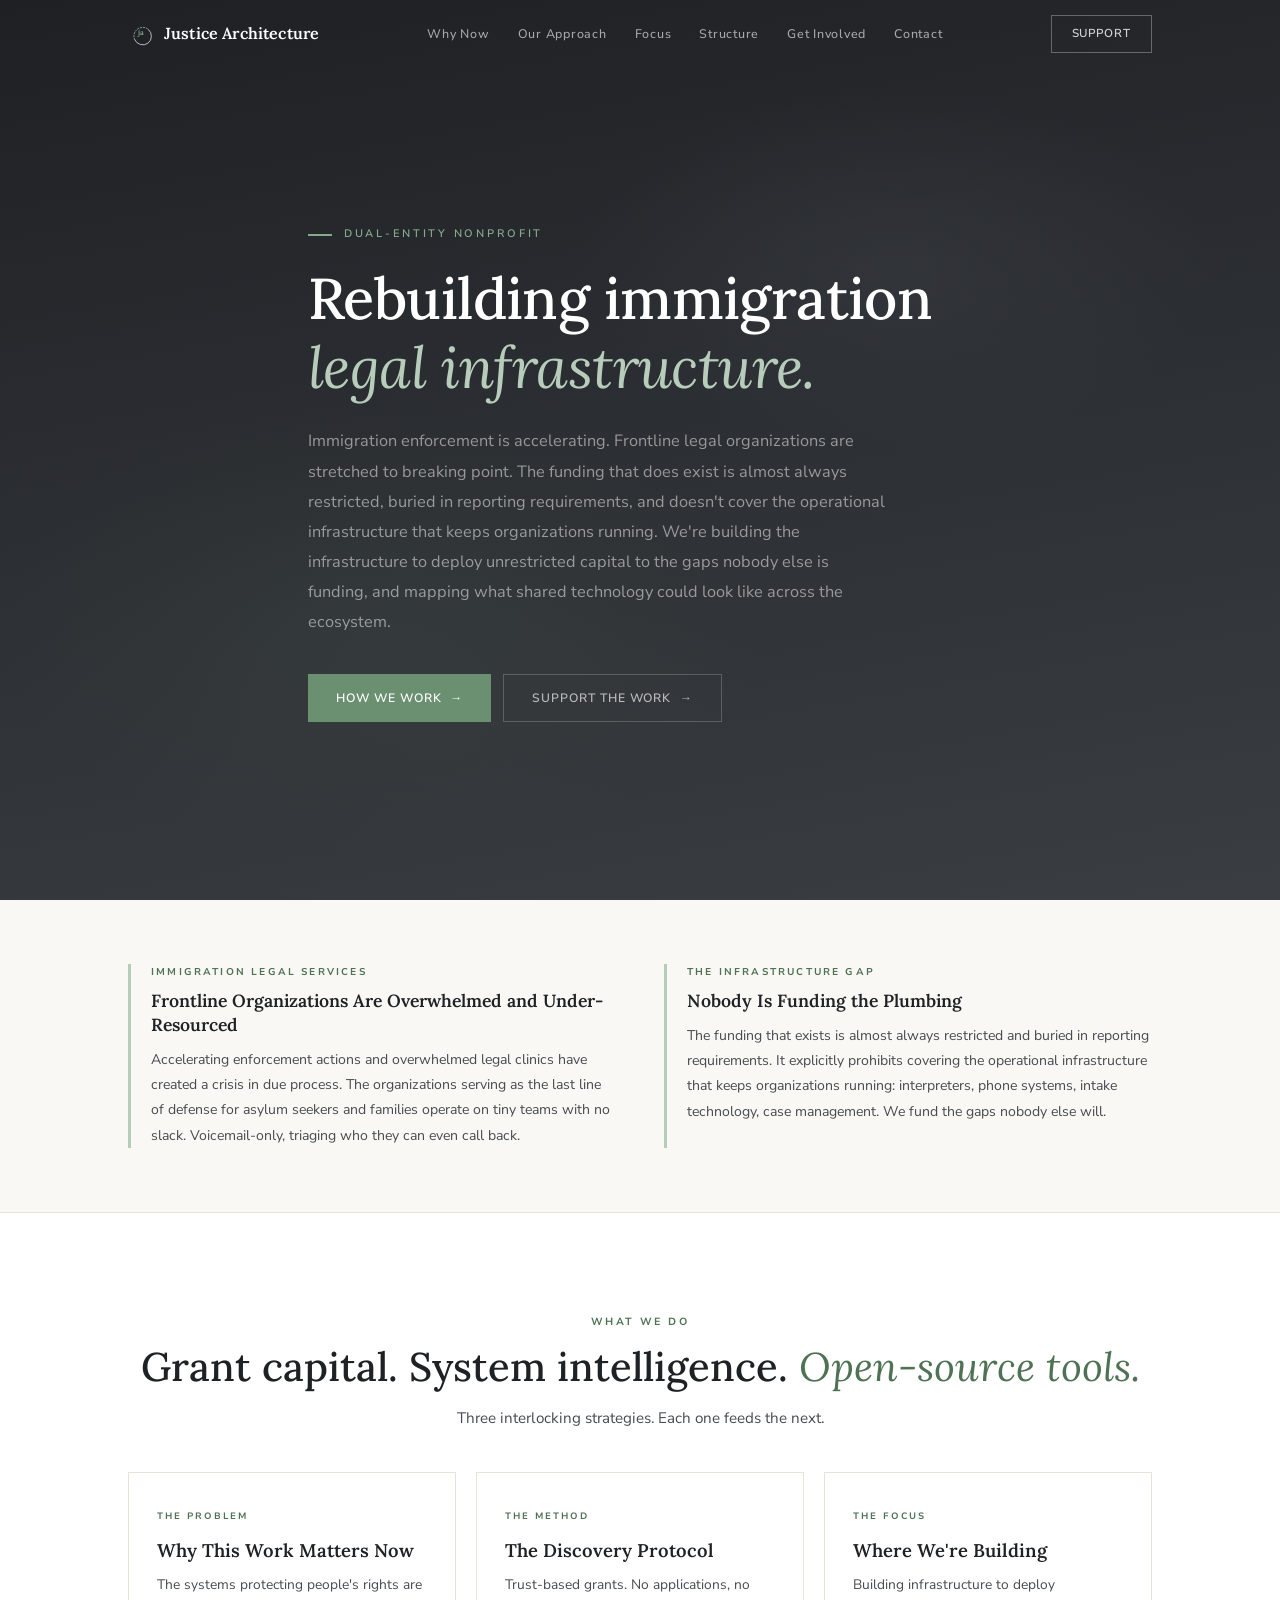
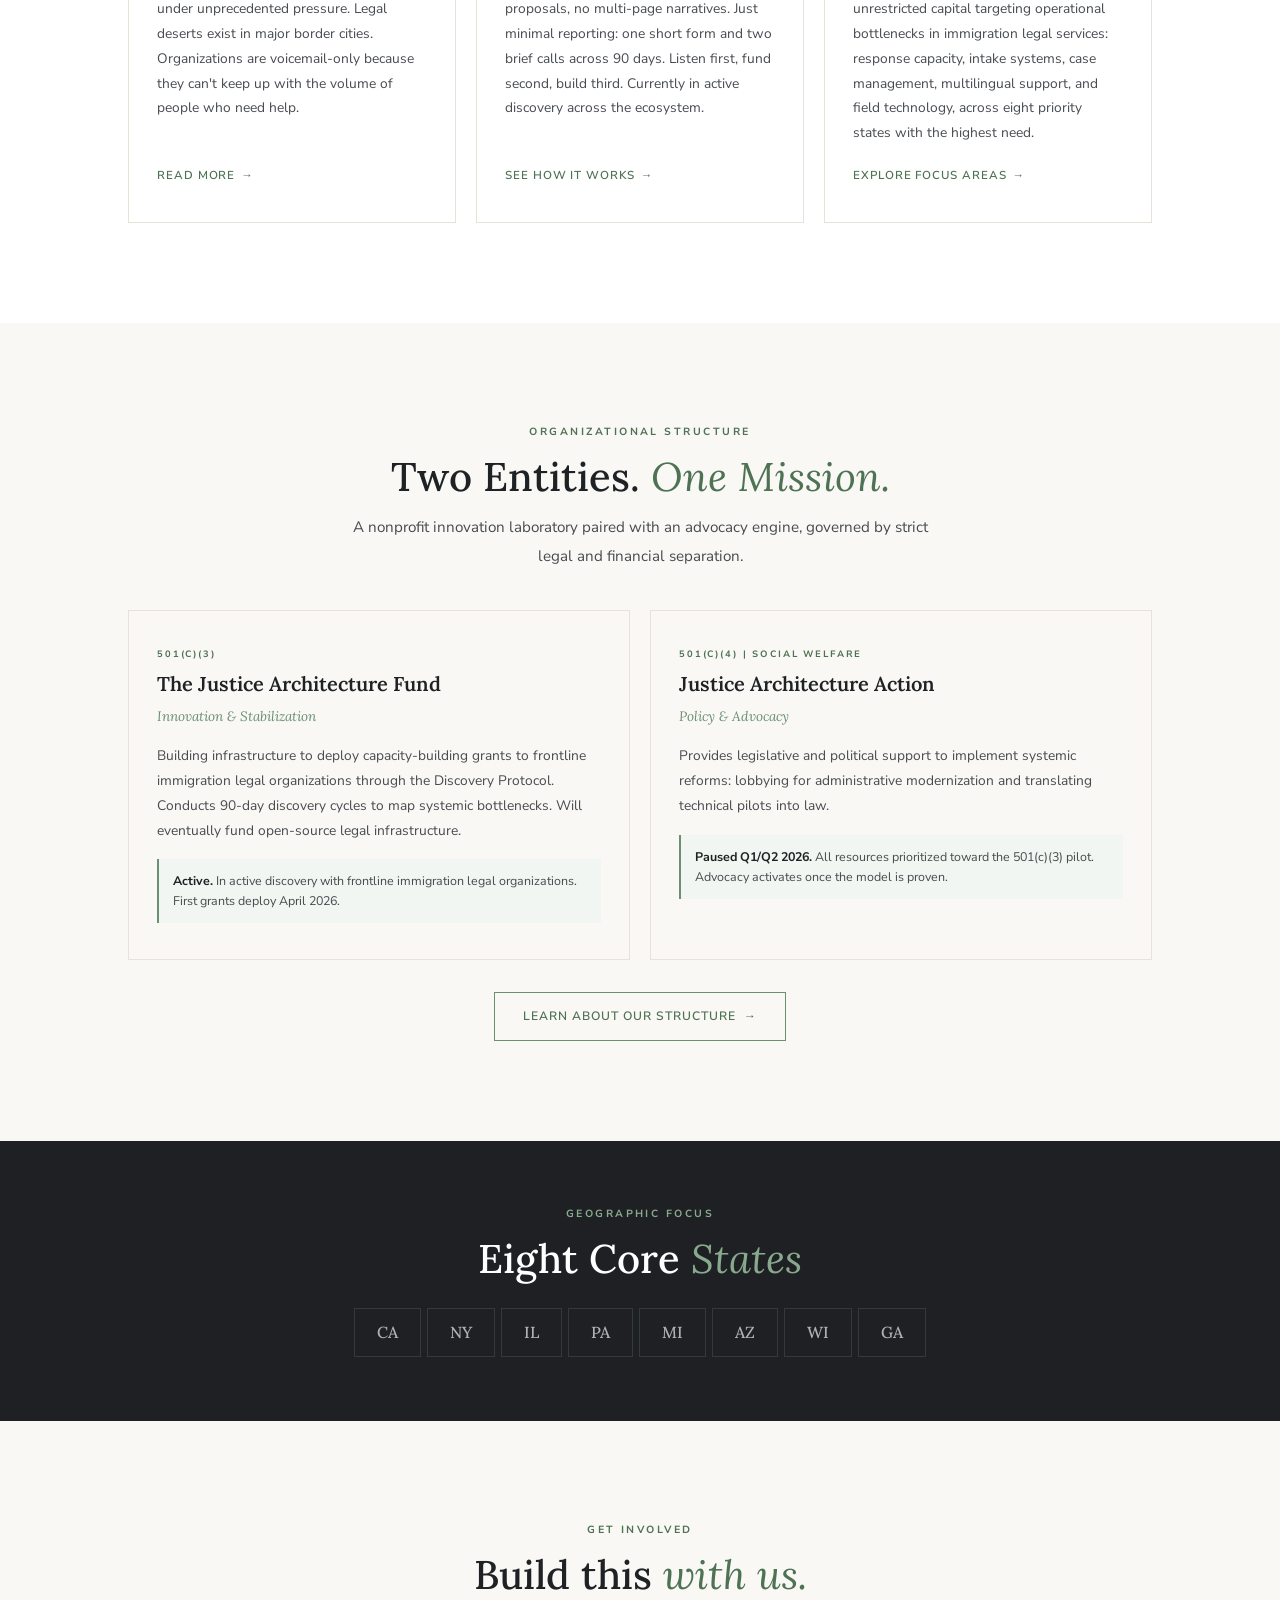
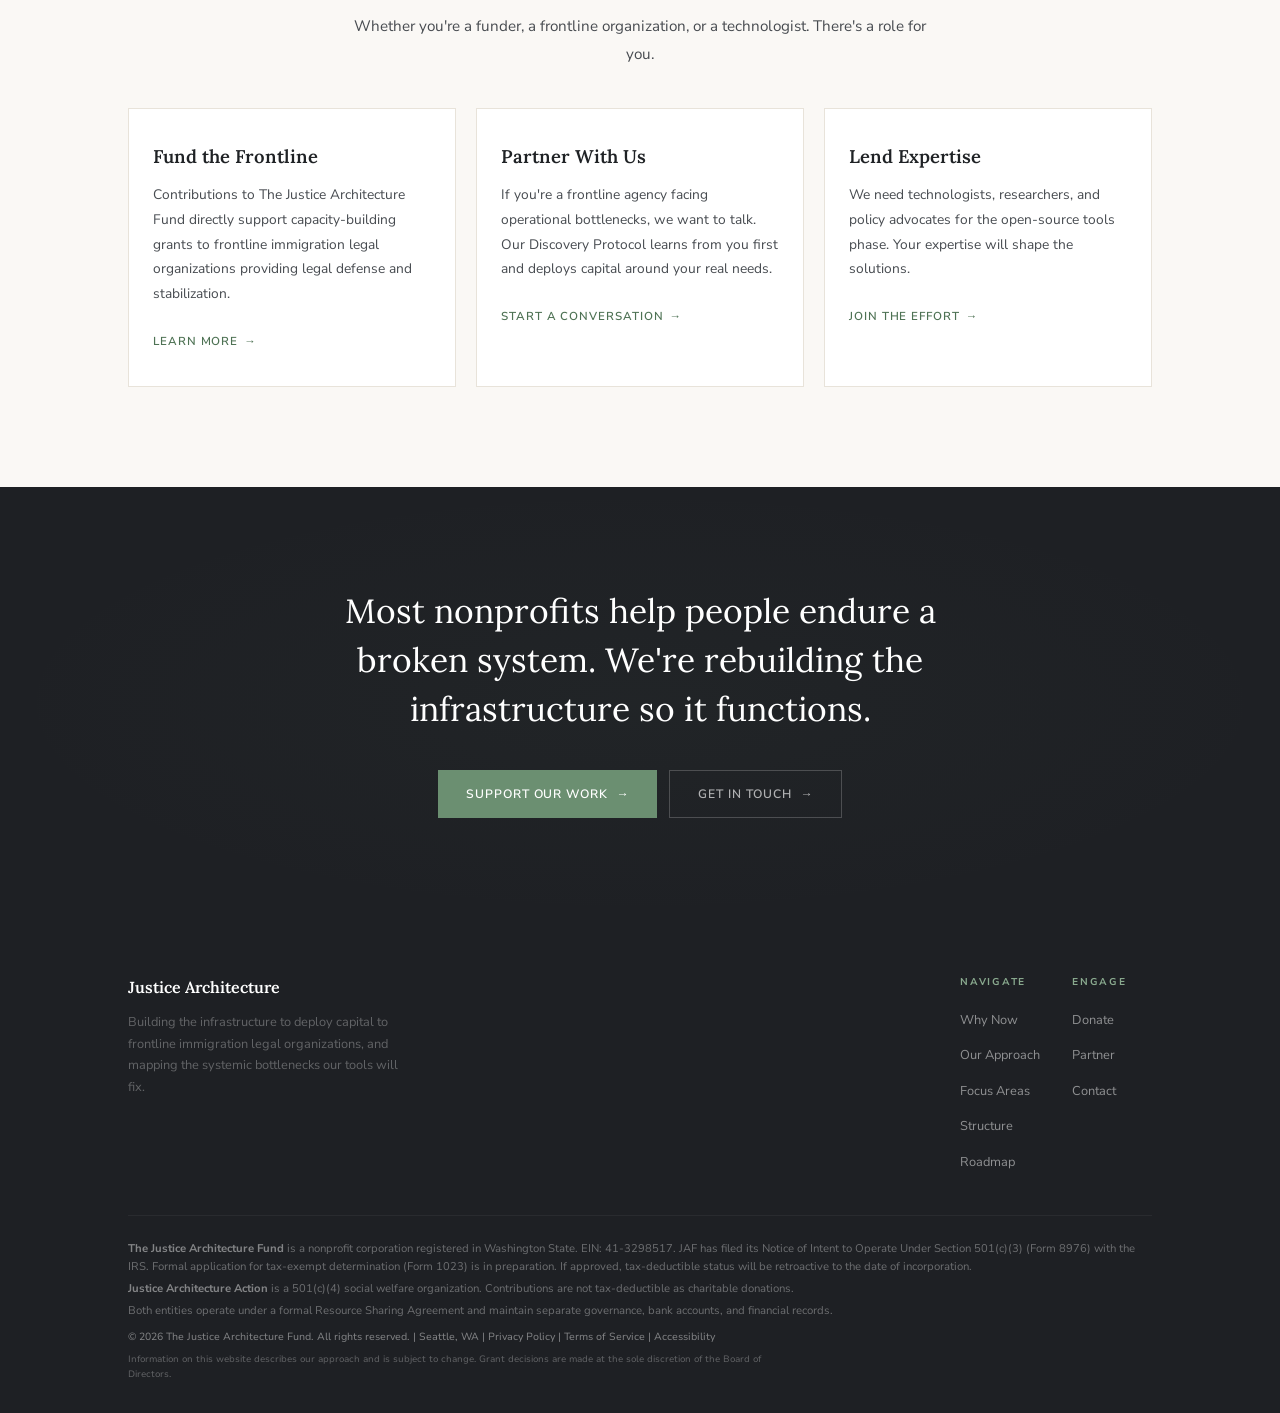
==== commit 77d99c81: "Remove criminal justice framing, focus entirely on immigration legal infrastructure" ====
--- a/index.html
+++ b/index.html
@@ -54,7 +54,7 @@
 <main id="main-content">
 <section class="hero"><div class="hero__bg"></div><div class="hero__content"><div class="hero__tag">Dual-Entity Nonprofit</div><h1 class="hero__h1">Rebuilding immigration <em>legal infrastructure.</em></h1><p class="hero__p">Immigration enforcement is accelerating. Frontline legal organizations are stretched to breaking point. The funding that does exist is almost always restricted, buried in reporting requirements, and doesn't cover the operational infrastructure that keeps organizations running. We're building the infrastructure to deploy unrestricted capital to the gaps nobody else is funding, and mapping what shared technology could look like across the ecosystem.</p><div class="hero__btns"><a href="/approach" class="btn btn--sage">How We Work <span class="arrow">→</span></a><a href="/involved" class="btn btn--ghost-light">Support the Work <span class="arrow">→</span></a></div></div></section>
 
-<div class="context"><div class="wrap"><div class="context__grid"><div class="context__col r"><div class="context__col-tag">Immigration Legal Services</div><div class="context__col-title">Frontline Organizations Are Overwhelmed and Under-Resourced</div><p class="context__col-text">Accelerating enforcement actions and overwhelmed legal clinics have created a crisis in due process. The organizations serving as the last line of defense for asylum seekers and families operate on tiny teams with no slack. Voicemail-only, triaging who they can even call back.</p></div><div class="context__col r"><div class="context__col-tag">The Broader Vision</div><div class="context__col-title">Legal Infrastructure Failures Extend Beyond Immigration</div><p class="context__col-text">Millions of Americans carry criminal records legally eligible for expungement but remain on file due to paper-based processes. The same infrastructure gaps show up across the legal system. We're starting with immigration, where the need is most urgent.</p></div></div></div></div>
+<div class="context"><div class="wrap"><div class="context__grid"><div class="context__col r"><div class="context__col-tag">Immigration Legal Services</div><div class="context__col-title">Frontline Organizations Are Overwhelmed and Under-Resourced</div><p class="context__col-text">Accelerating enforcement actions and overwhelmed legal clinics have created a crisis in due process. The organizations serving as the last line of defense for asylum seekers and families operate on tiny teams with no slack. Voicemail-only, triaging who they can even call back.</p></div><div class="context__col r"><div class="context__col-tag">The Infrastructure Gap</div><div class="context__col-title">Nobody Is Funding the Plumbing</div><p class="context__col-text">The funding that exists is almost always restricted and buried in reporting requirements. It explicitly prohibits covering the operational infrastructure that keeps organizations running: interpreters, phone systems, intake technology, case management. We fund the gaps nobody else will.</p></div></div></div></div>
 
 <section class="sec sec--white"><div class="wrap"><div class="r" style="text-align:center"><div class="tag">What We Do</div><h2 class="sec-title" style="margin:0 auto 12px">Grant capital. System intelligence. <em>Open-source tools.</em></h2><p class="sec-body" style="margin:0 auto;text-align:center">Three interlocking strategies. Each one feeds the next.</p></div><div class="pillars__grid"><a href="/about" class="pillar r"><div class="pillar__tag">The Problem</div><div class="pillar__title">Why This Work Matters Now</div><p class="pillar__text">The systems protecting people's rights are under unprecedented pressure. Legal deserts exist in major border cities. Organizations are voicemail-only because they can't keep up with the volume of people who need help.</p><div class="pillar__link">Read More <span>→</span></div></a><a href="/approach" class="pillar r"><div class="pillar__tag">The Method</div><div class="pillar__title">The Discovery Protocol</div><p class="pillar__text">Trust-based grants. No applications, no proposals, no multi-page narratives. Just minimal reporting: one short form and two brief calls across 90 days. Listen first, fund second, build third. Currently in active discovery across the ecosystem.</p><div class="pillar__link">See How It Works <span>→</span></div></a><a href="/focus" class="pillar r"><div class="pillar__tag">The Focus</div><div class="pillar__title">Where We're Building</div><p class="pillar__text">Building infrastructure to deploy unrestricted capital targeting operational bottlenecks in immigration legal services: response capacity, intake systems, case management, multilingual support, and field technology, across eight priority states with the highest need.</p><div class="pillar__link">Explore Focus Areas <span>→</span></div></a></div></div></section>
 
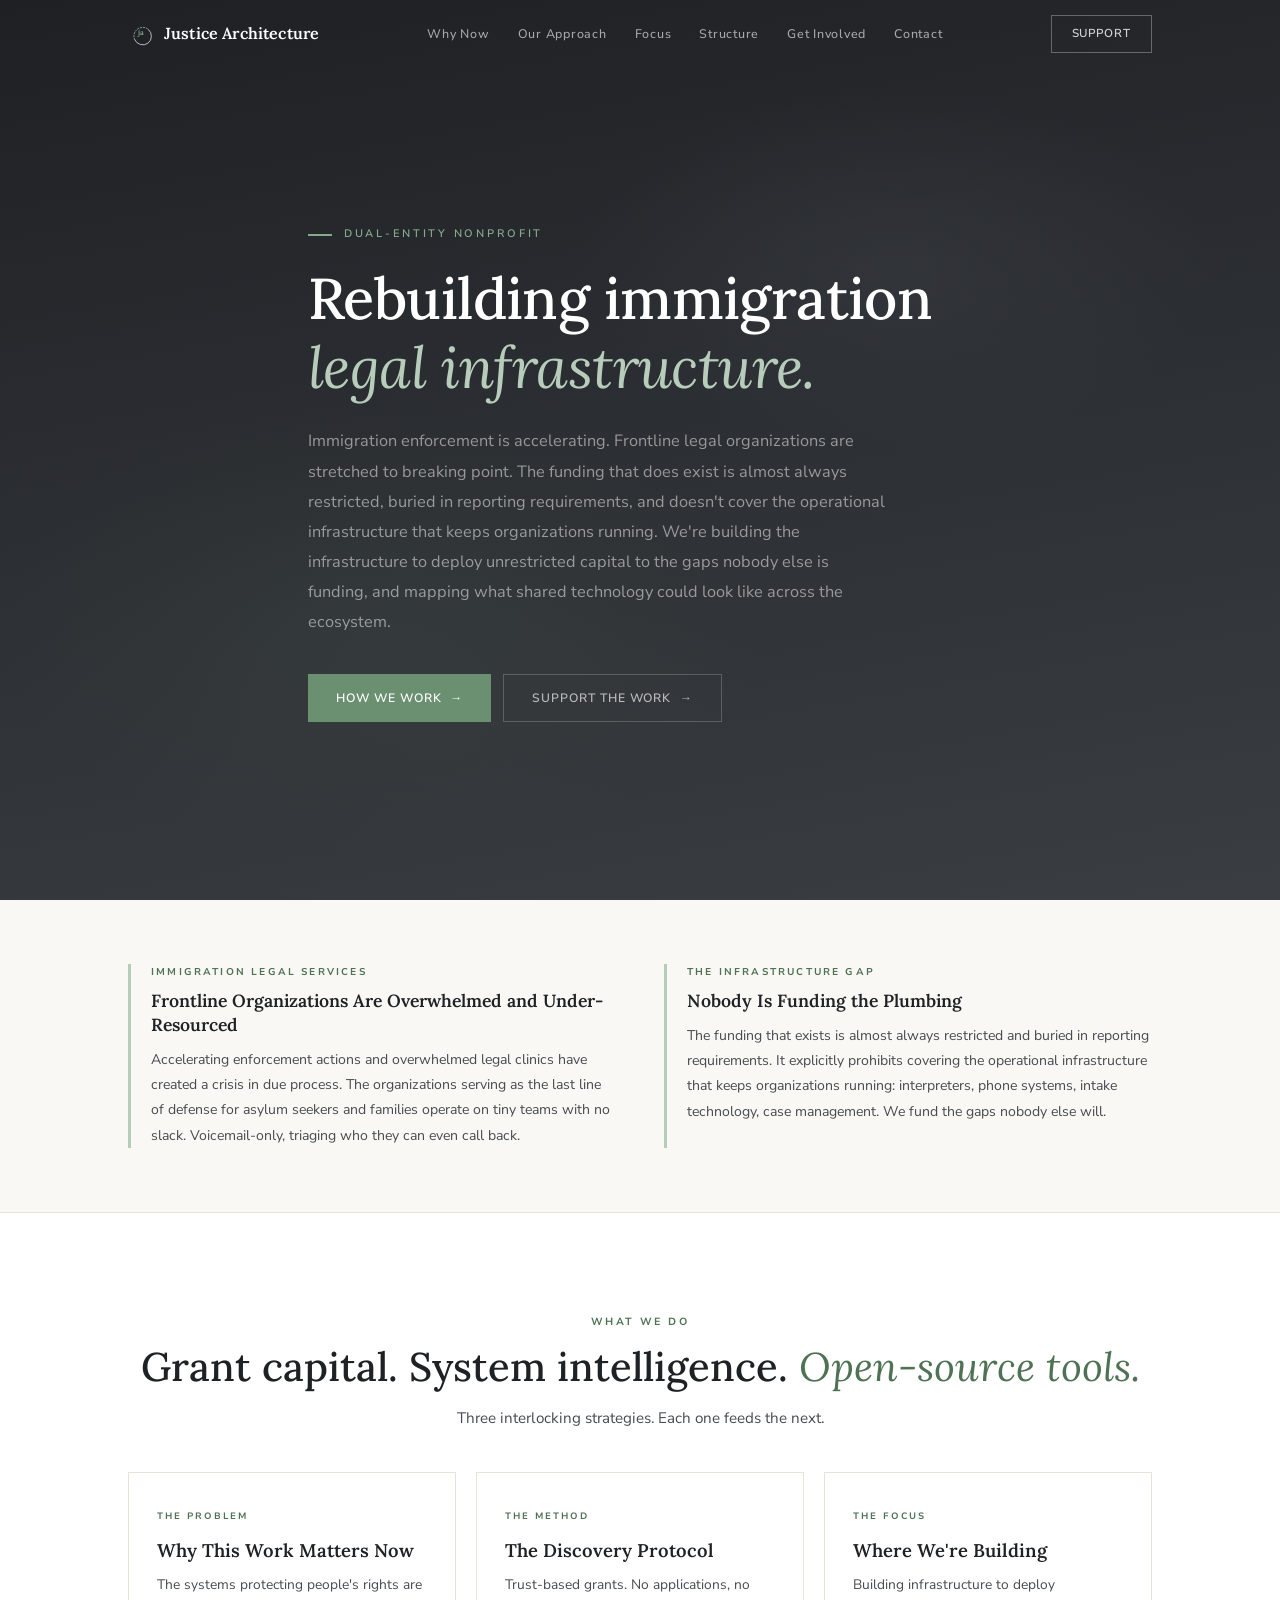
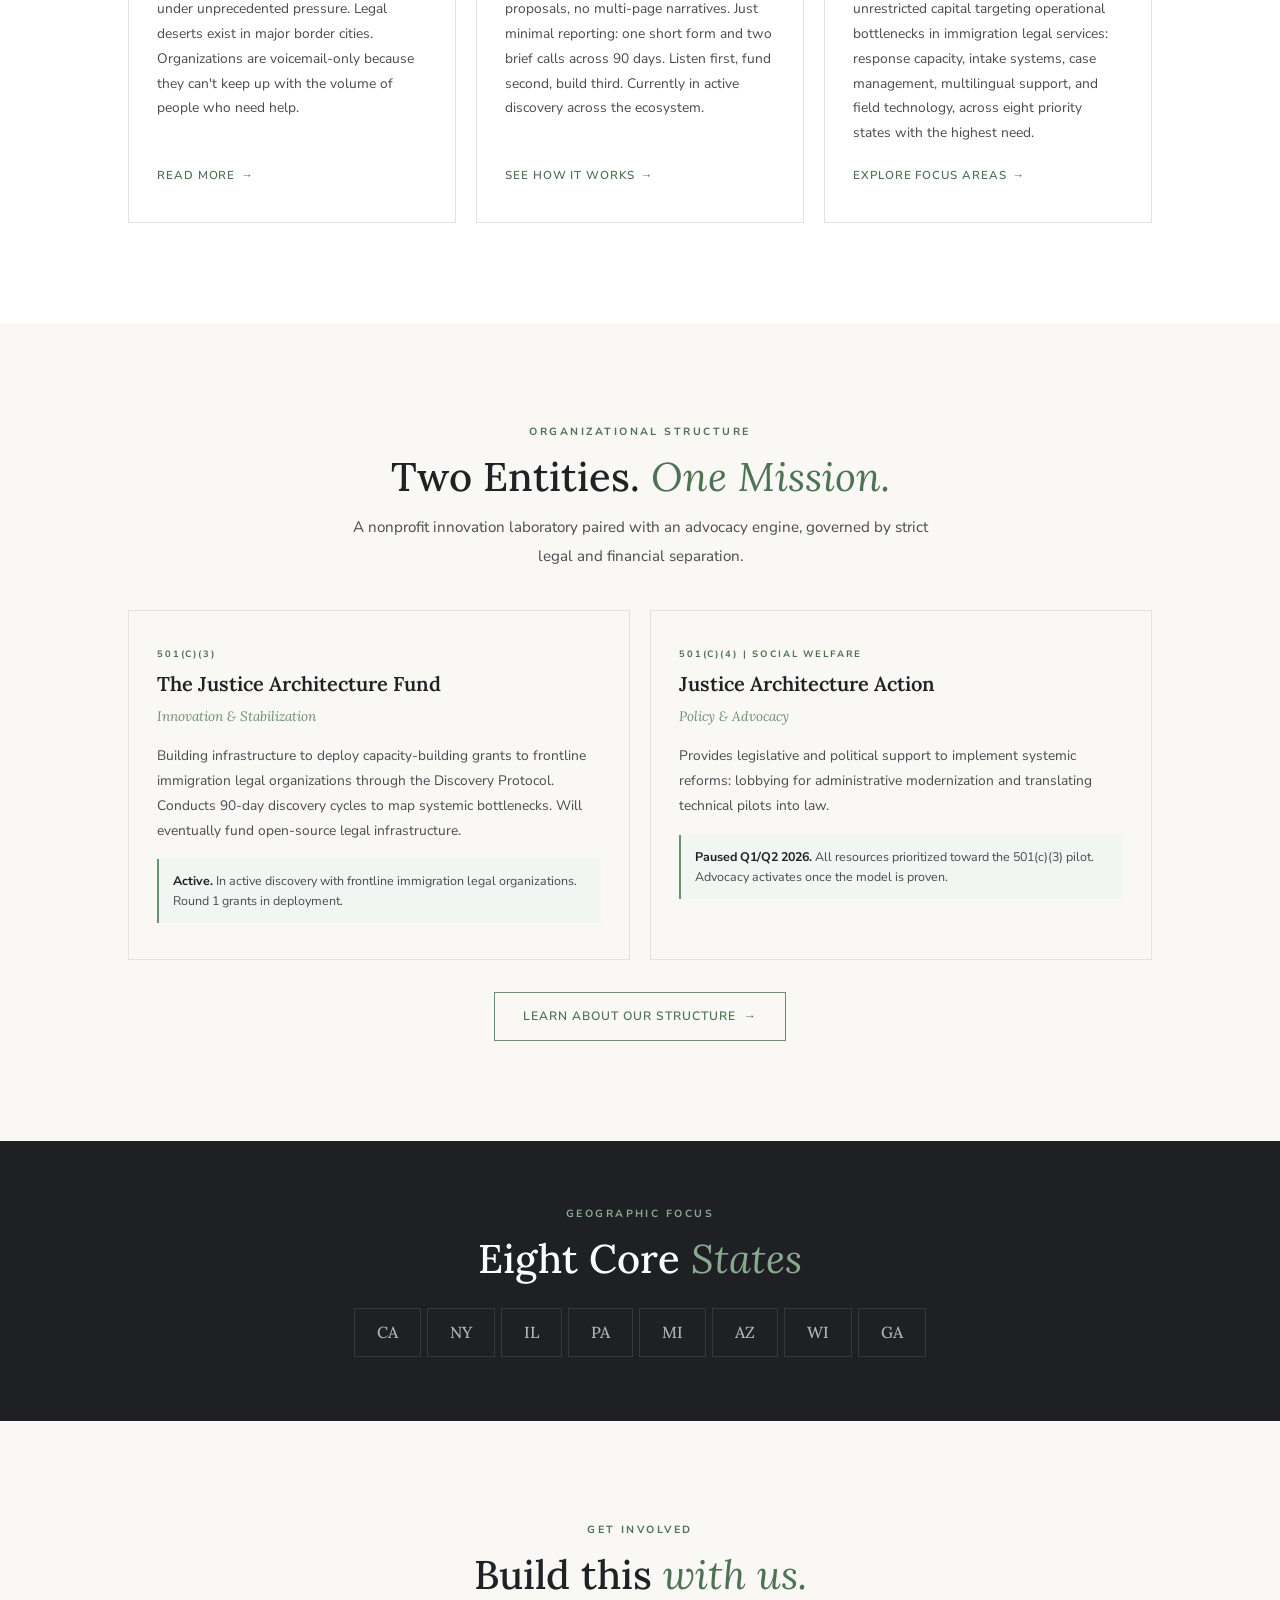
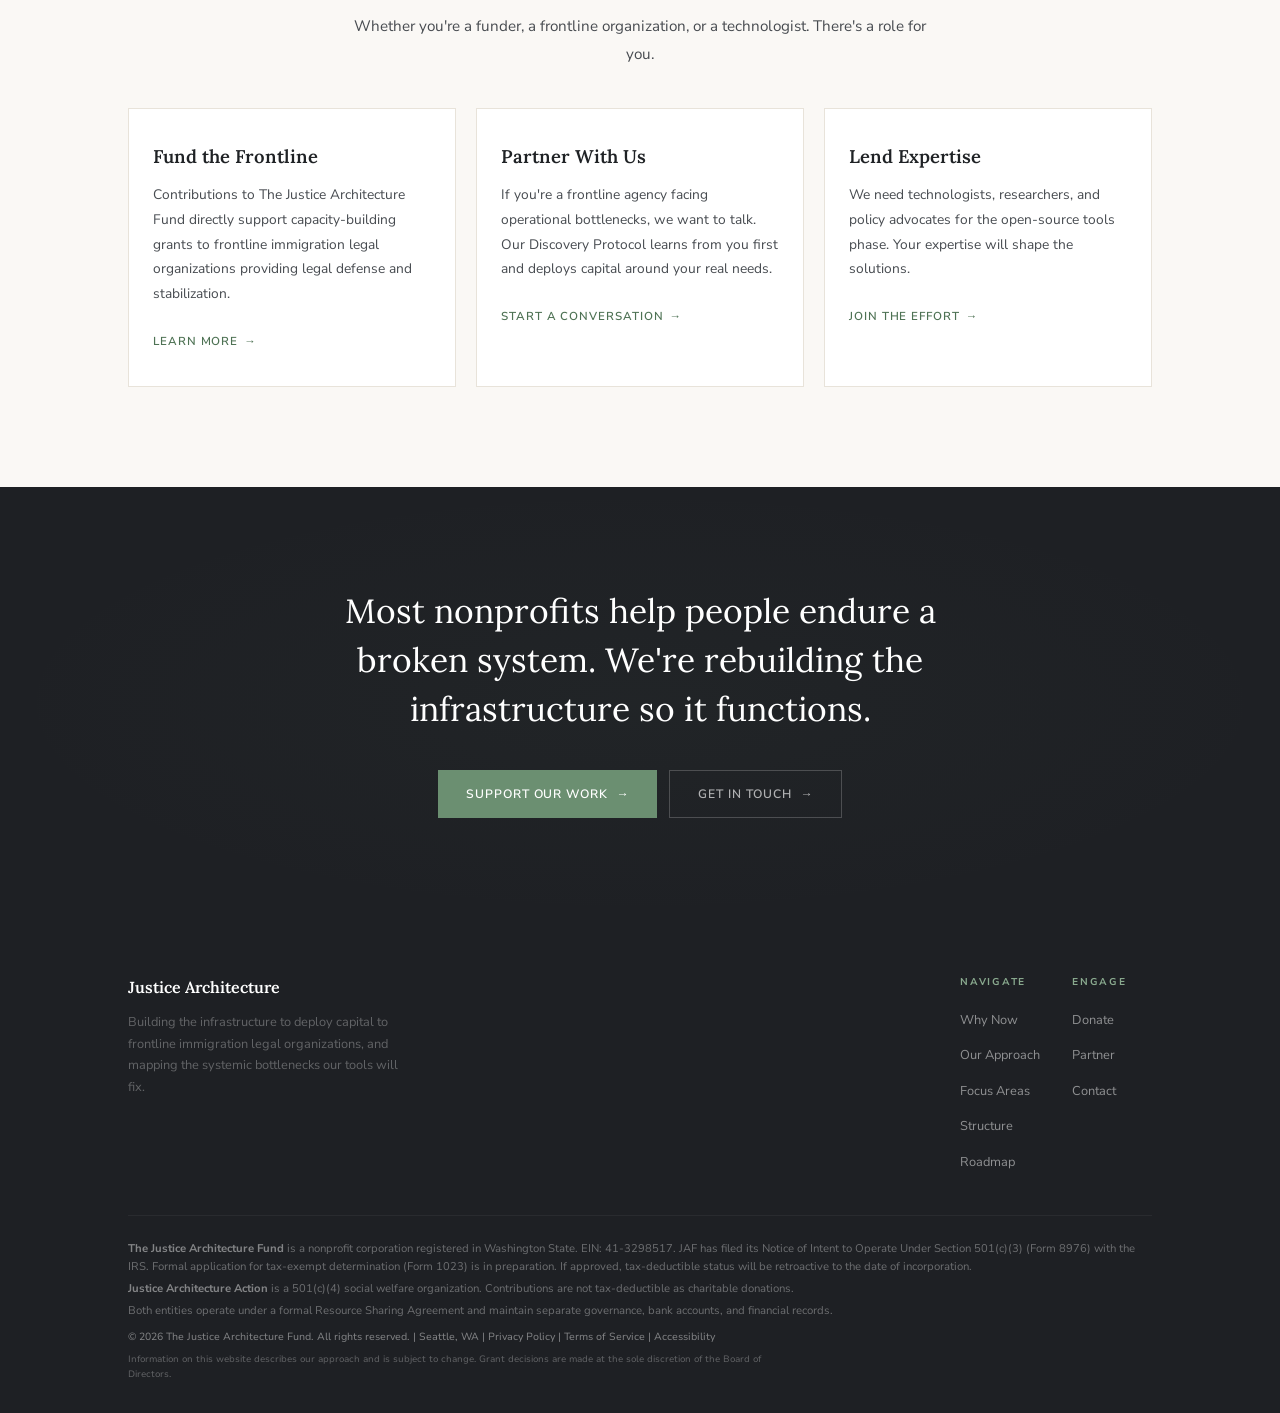
==== commit 00fa453e: "Reflect Round 1 grants in deployment, remove stale April 2026 targeting Round 1 intent letters went " ====
--- a/index.html
+++ b/index.html
@@ -58,7 +58,7 @@
 
 <section class="sec sec--white"><div class="wrap"><div class="r" style="text-align:center"><div class="tag">What We Do</div><h2 class="sec-title" style="margin:0 auto 12px">Grant capital. System intelligence. <em>Open-source tools.</em></h2><p class="sec-body" style="margin:0 auto;text-align:center">Three interlocking strategies. Each one feeds the next.</p></div><div class="pillars__grid"><a href="/about" class="pillar r"><div class="pillar__tag">The Problem</div><div class="pillar__title">Why This Work Matters Now</div><p class="pillar__text">The systems protecting people's rights are under unprecedented pressure. Legal deserts exist in major border cities. Organizations are voicemail-only because they can't keep up with the volume of people who need help.</p><div class="pillar__link">Read More <span>→</span></div></a><a href="/approach" class="pillar r"><div class="pillar__tag">The Method</div><div class="pillar__title">The Discovery Protocol</div><p class="pillar__text">Trust-based grants. No applications, no proposals, no multi-page narratives. Just minimal reporting: one short form and two brief calls across 90 days. Listen first, fund second, build third. Currently in active discovery across the ecosystem.</p><div class="pillar__link">See How It Works <span>→</span></div></a><a href="/focus" class="pillar r"><div class="pillar__tag">The Focus</div><div class="pillar__title">Where We're Building</div><p class="pillar__text">Building infrastructure to deploy unrestricted capital targeting operational bottlenecks in immigration legal services: response capacity, intake systems, case management, multilingual support, and field technology, across eight priority states with the highest need.</p><div class="pillar__link">Explore Focus Areas <span>→</span></div></a></div></div></section>
 
-<section class="sec sec--cream"><div class="wrap"><div class="r" style="text-align:center;margin-bottom:8px"><div class="tag">Organizational Structure</div><h2 class="sec-title" style="margin:0 auto 12px">Two Entities. <em>One Mission.</em></h2><p class="sec-body" style="margin:0 auto;text-align:center">A nonprofit innovation laboratory paired with an advocacy engine, governed by strict legal and financial separation.</p></div><div class="structure__grid"><div class="structure__card rl"><div class="structure__card-tag">501(c)(3)</div><div class="structure__card-name">The Justice Architecture Fund</div><div class="structure__card-sub">Innovation &amp; Stabilization</div><p class="structure__card-text">Building infrastructure to deploy capacity-building grants to frontline immigration legal organizations through the Discovery Protocol. Conducts 90-day discovery cycles to map systemic bottlenecks. Will eventually fund open-source legal infrastructure.</p><div class="structure__card-status"><strong>Active.</strong> In active discovery with frontline immigration legal organizations. First grants deploy April 2026.</div></div><div class="structure__card rr"><div class="structure__card-tag">501(c)(4) | Social Welfare</div><div class="structure__card-name">Justice Architecture Action</div><div class="structure__card-sub">Policy &amp; Advocacy</div><p class="structure__card-text">Provides legislative and political support to implement systemic reforms: lobbying for administrative modernization and translating technical pilots into law.</p><div class="structure__card-status"><strong>Paused Q1/Q2 2026.</strong> All resources prioritized toward the 501(c)(3) pilot. Advocacy activates once the model is proven.</div></div></div><div class="r" style="text-align:center;margin-top:32px"><a href="/structure" class="btn btn--ghost-dark">Learn About Our Structure <span class="arrow">→</span></a></div></div></section>
+<section class="sec sec--cream"><div class="wrap"><div class="r" style="text-align:center;margin-bottom:8px"><div class="tag">Organizational Structure</div><h2 class="sec-title" style="margin:0 auto 12px">Two Entities. <em>One Mission.</em></h2><p class="sec-body" style="margin:0 auto;text-align:center">A nonprofit innovation laboratory paired with an advocacy engine, governed by strict legal and financial separation.</p></div><div class="structure__grid"><div class="structure__card rl"><div class="structure__card-tag">501(c)(3)</div><div class="structure__card-name">The Justice Architecture Fund</div><div class="structure__card-sub">Innovation &amp; Stabilization</div><p class="structure__card-text">Building infrastructure to deploy capacity-building grants to frontline immigration legal organizations through the Discovery Protocol. Conducts 90-day discovery cycles to map systemic bottlenecks. Will eventually fund open-source legal infrastructure.</p><div class="structure__card-status"><strong>Active.</strong> In active discovery with frontline immigration legal organizations. Round 1 grants in deployment.</div></div><div class="structure__card rr"><div class="structure__card-tag">501(c)(4) | Social Welfare</div><div class="structure__card-name">Justice Architecture Action</div><div class="structure__card-sub">Policy &amp; Advocacy</div><p class="structure__card-text">Provides legislative and political support to implement systemic reforms: lobbying for administrative modernization and translating technical pilots into law.</p><div class="structure__card-status"><strong>Paused Q1/Q2 2026.</strong> All resources prioritized toward the 501(c)(3) pilot. Advocacy activates once the model is proven.</div></div></div><div class="r" style="text-align:center;margin-top:32px"><a href="/structure" class="btn btn--ghost-dark">Learn About Our Structure <span class="arrow">→</span></a></div></div></section>
 
 <section class="states"><div class="wrap r"><div class="tag" style="color:var(--sage-light);justify-content:center;display:flex">Geographic Focus</div><h2 style="font-family:var(--serif);font-size:clamp(1.8rem,3.2vw,2.5rem);font-weight:500;line-height:1.22;color:var(--white);text-align:center;margin:0 auto">Eight Core <em style="font-style:italic;color:var(--sage-light);font-weight:400">States</em></h2><div class="states__list"><div class="states__s">CA</div><div class="states__s">NY</div><div class="states__s">IL</div><div class="states__s">PA</div><div class="states__s">MI</div><div class="states__s">AZ</div><div class="states__s">WI</div><div class="states__s">GA</div></div></div></section>
 
